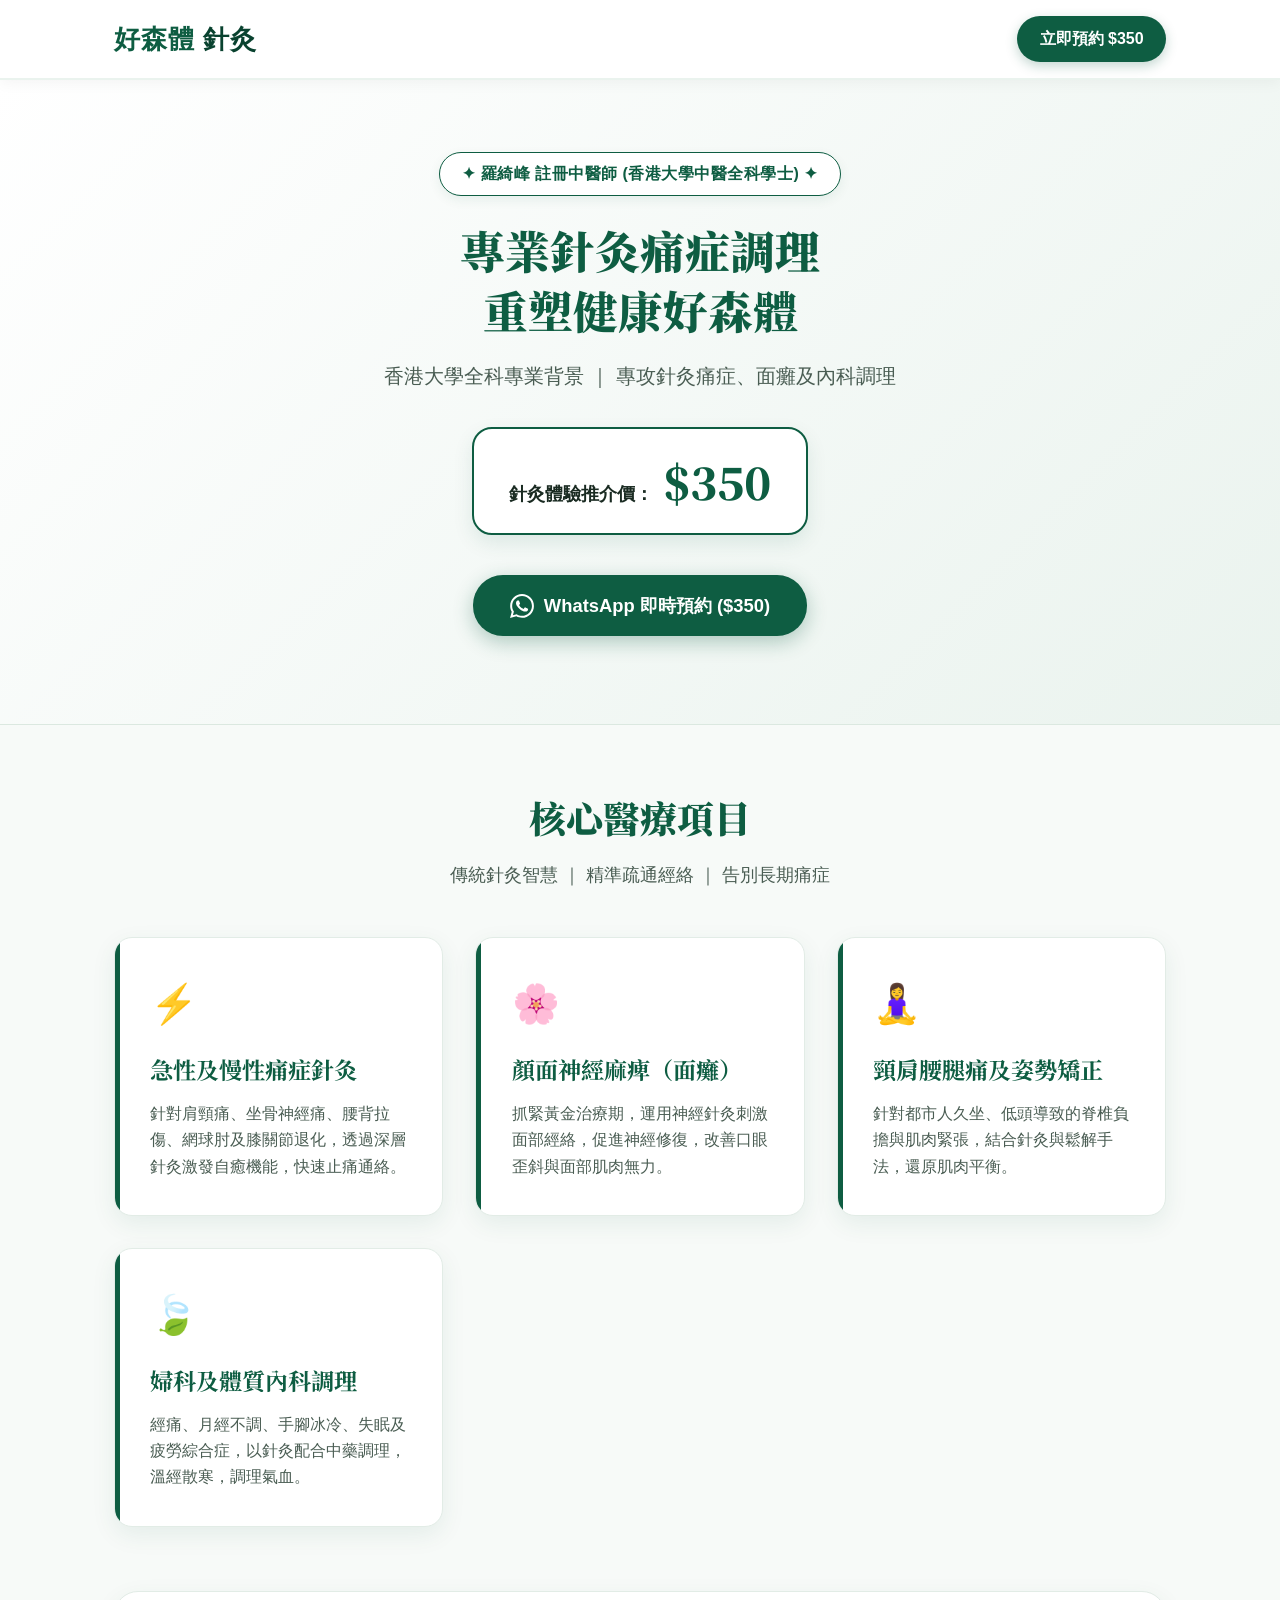
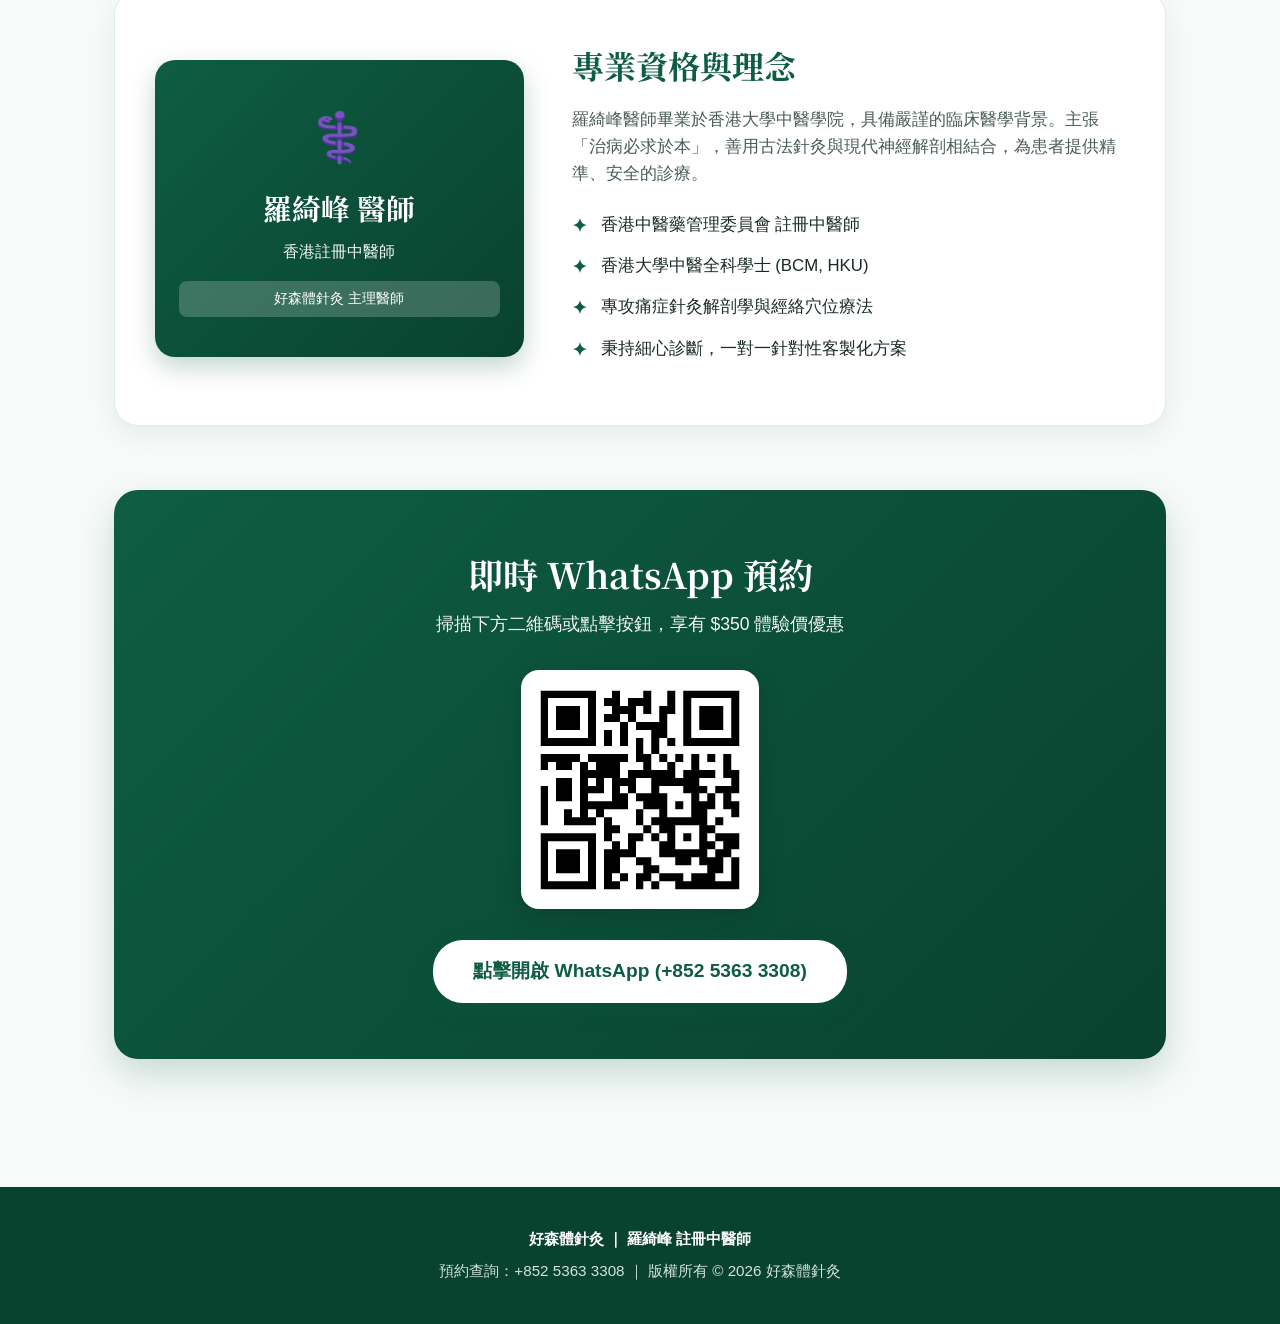
==== index.html @ 0acb23d6 "Update colors to 好森體 classic clinic green/white style" ====
<!DOCTYPE html>
<html lang="zh-HK">
<head>
    <meta charset="UTF-8">
    <meta name="viewport" content="width=device-width, initial-scale=1.0">
    <title>好森體針灸 | 羅綺峰 註冊中醫師</title>
    <meta name="description" content="好森體針灸 - 羅綺峰註冊中醫師（香港大學中醫全科學士）。專治痛症針灸、面癱調理、頸肩腰腿痛、婦科內科調理。首診/針灸體驗價 $350。立即 WhatsApp 預約！">
    <link rel="preconnect" href="https://fonts.googleapis.com">
    <link rel="preconnect" href="https://fonts.gstatic.com" crossorigin>
    <link href="https://fonts.googleapis.com/css2?family=Noto+Serif+TC:wght@500;700;900&family=PingFang+TC:wght@400;500;600;700&display=swap" rel="stylesheet">
    <style>
        :root {
            --primary: #0e5d42;        /* 好森體經典森林綠 */
            --primary-dark: #09422f;
            --primary-light: #eaf3ee;
            --accent: #25d366;         /* 鮮艷預約綠 */
            --gold: #d4af37;
            --bg-light: #f7faf8;
            --text-dark: #1a2b22;
            --text-muted: #4a5d53;
            --white: #ffffff;
            --card-shadow: 0 8px 25px rgba(14, 93, 66, 0.08);
        }

        * {
            box-sizing: border-box;
            margin: 0;
            padding: 0;
        }

        body {
            font-family: 'PingFang TC', -apple-system, BlinkMacSystemFont, "Segoe UI", Roboto, sans-serif;
            color: var(--text-dark);
            background-color: var(--bg-light);
            line-height: 1.6;
        }

        h1, h2, h3, .serif {
            font-family: 'Noto Serif TC', serif;
        }

        /* Header */
        header {
            background-color: var(--white);
            color: var(--text-dark);
            position: sticky;
            top: 0;
            z-index: 100;
            box-shadow: 0 2px 15px rgba(0,0,0,0.05);
            border-bottom: 2px solid var(--primary-light);
        }

        .nav-container {
            max-width: 1100px;
            margin: 0 auto;
            padding: 1rem 1.5rem;
            display: flex;
            justify-content: space-between;
            align-items: center;
        }

        .logo {
            font-size: 1.6rem;
            font-weight: 700;
            letter-spacing: 1px;
            color: var(--primary);
            text-decoration: none;
            display: flex;
            align-items: center;
            gap: 8px;
        }

        .logo span {
            color: var(--primary-dark);
            font-weight: 900;
        }

        .nav-btn {
            background-color: var(--primary);
            color: var(--white);
            font-weight: 700;
            padding: 0.65rem 1.4rem;
            border-radius: 25px;
            text-decoration: none;
            transition: all 0.3s ease;
            box-shadow: 0 4px 12px rgba(14, 93, 66, 0.25);
        }

        .nav-btn:hover {
            background-color: var(--primary-dark);
            transform: translateY(-2px);
        }

        /* Hero Section */
        .hero {
            background: linear-gradient(135deg, #ffffff 0%, #eaf3ee 100%);
            color: var(--text-dark);
            padding: 4.5rem 1.5rem 5.5rem;
            text-align: center;
            position: relative;
            border-bottom: 1px solid #dbe8e0;
        }

        .hero-container {
            max-width: 850px;
            margin: 0 auto;
            position: relative;
            z-index: 2;
        }

        .doctor-badge {
            display: inline-block;
            background: var(--white);
            border: 1.5px solid var(--primary);
            color: var(--primary);
            padding: 0.5rem 1.4rem;
            border-radius: 30px;
            font-size: 1rem;
            font-weight: 700;
            margin-bottom: 1.5rem;
            letter-spacing: 0.5px;
            box-shadow: 0 4px 12px rgba(14, 93, 66, 0.08);
        }

        .hero h1 {
            font-size: 2.8rem;
            line-height: 1.35;
            margin-bottom: 1.2rem;
            font-weight: 900;
            color: var(--primary);
        }

        .hero p {
            font-size: 1.25rem;
            color: var(--text-muted);
            margin-bottom: 2.2rem;
            font-weight: 500;
        }

        .price-tag {
            display: inline-flex;
            align-items: baseline;
            gap: 10px;
            background: var(--white);
            border: 2px solid var(--primary);
            padding: 1rem 2.2rem;
            border-radius: 20px;
            margin-bottom: 2.5rem;
            box-shadow: 0 8px 20px rgba(14, 93, 66, 0.1);
        }

        .price-label {
            font-size: 1.15rem;
            color: var(--text-dark);
            font-weight: 600;
        }

        .price-value {
            font-size: 2.8rem;
            font-weight: 900;
            color: var(--primary);
            font-family: 'Noto Serif TC', serif;
        }

        .cta-group {
            display: flex;
            justify-content: center;
            gap: 1rem;
            flex-wrap: wrap;
        }

        .btn-primary {
            background-color: var(--primary);
            color: white;
            font-size: 1.15rem;
            font-weight: 700;
            padding: 1rem 2.3rem;
            border-radius: 30px;
            text-decoration: none;
            display: inline-flex;
            align-items: center;
            gap: 10px;
            box-shadow: 0 6px 20px rgba(14, 93, 66, 0.3);
            transition: all 0.3s ease;
        }

        .btn-primary:hover {
            background-color: var(--primary-dark);
            transform: translateY(-3px);
            box-shadow: 0 10px 25px rgba(14, 93, 66, 0.4);
        }

        /* Container */
        .container {
            max-width: 1100px;
            margin: 0 auto;
            padding: 4rem 1.5rem;
        }

        .section-title {
            text-align: center;
            font-size: 2.3rem;
            color: var(--primary);
            margin-bottom: 0.8rem;
            font-weight: 900;
        }

        .section-subtitle {
            text-align: center;
            color: var(--text-muted);
            margin-bottom: 3rem;
            font-size: 1.1rem;
        }

        /* Features / Services Grid */
        .services-grid {
            display: grid;
            grid-template-columns: repeat(auto-fit, minmax(280px, 1fr));
            gap: 2rem;
        }

        .service-card {
            background: var(--white);
            border-radius: 18px;
            padding: 2.2rem;
            box-shadow: var(--card-shadow);
            border: 1px solid #e2ece6;
            transition: all 0.3s ease;
            position: relative;
            overflow: hidden;
        }

        .service-card::before {
            content: "";
            position: absolute;
            top: 0;
            left: 0;
            width: 5px;
            height: 100%;
            background-color: var(--primary);
        }

        .service-card:hover {
            transform: translateY(-5px);
            box-shadow: 0 15px 35px rgba(14, 93, 66, 0.15);
        }

        .service-icon {
            font-size: 2.4rem;
            margin-bottom: 1rem;
            color: var(--primary);
        }

        .service-card h3 {
            font-size: 1.45rem;
            color: var(--primary);
            margin-bottom: 0.8rem;
            font-weight: 700;
        }

        .service-card p {
            color: var(--text-muted);
            font-size: 1rem;
            line-height: 1.65;
        }

        /* Doctor Profile Card */
        .profile-section {
            background: var(--white);
            border-radius: 24px;
            padding: 3rem 2.5rem;
            box-shadow: var(--card-shadow);
            margin: 4rem 0;
            display: grid;
            grid-template-columns: 1fr 1.5fr;
            gap: 3rem;
            align-items: center;
            border: 1px solid #e2ece6;
        }

        @media (max-width: 768px) {
            .profile-section {
                grid-template-columns: 1fr;
                text-align: center;
            }
            .hero h1 { font-size: 2.1rem; }
        }

        .doctor-avatar-box {
            background: linear-gradient(135deg, var(--primary) 0%, var(--primary-dark) 100%);
            border-radius: 20px;
            padding: 2.5rem 1.5rem;
            color: white;
            text-align: center;
            box-shadow: 0 10px 25px rgba(14, 93, 66, 0.25);
        }

        .doctor-avatar-box h3 {
            font-size: 1.8rem;
            margin-bottom: 0.5rem;
            color: #ffffff;
            font-weight: 700;
        }

        .doctor-avatar-box p {
            font-size: 1rem;
            opacity: 0.95;
        }

        .qual-list {
            list-style: none;
            margin-top: 1.5rem;
        }

        .qual-list li {
            position: relative;
            padding-left: 1.8rem;
            margin-bottom: 0.9rem;
            font-size: 1.05rem;
            color: var(--text-dark);
        }

        .qual-list li::before {
            content: "✦";
            position: absolute;
            left: 0;
            color: var(--primary);
            font-size: 1.1rem;
            font-weight: bold;
        }

        /* Booking / QR Section */
        .booking-section {
            background: linear-gradient(135deg, var(--primary) 0%, var(--primary-dark) 100%);
            color: white;
            border-radius: 24px;
            padding: 3.5rem 2rem;
            text-align: center;
            margin: 4rem 0;
            box-shadow: 0 15px 35px rgba(14, 93, 66, 0.2);
        }

        .qr-box {
            background: white;
            display: inline-block;
            padding: 1.2rem;
            border-radius: 18px;
            margin: 2rem 0 1.5rem;
            box-shadow: 0 8px 25px rgba(0,0,0,0.15);
        }

        .qr-box img {
            width: 200px;
            height: 200px;
            display: block;
        }

        /* Footer */
        footer {
            background-color: var(--primary-dark);
            color: #d2e4db;
            text-align: center;
            padding: 2.5rem 1.5rem;
            font-size: 0.95rem;
        }

        footer strong {
            color: white;
        }
    </style>
</head>
<body>

    <header>
        <div class="nav-container">
            <a href="#" class="logo">好森體<span>針灸</span></a>
            <a href="https://wa.me/85253633308?text=%E4%BD%A0%E5%A5%BD%EF%BC%8C%E6%8F%90%E6%83%B3%E9%A0%90%E7%B4%84%E7%BE%85%E7%B0%B7%E5%B3%B0%E9%86%AB%E5%B8%AB%E9%87%9D%E7%80%B8%E6%9C%8D%E5%8B%99" class="nav-btn" target="_blank">立即預約 $350</a>
        </div>
    </header>

    <section class="hero">
        <div class="hero-container">
            <div class="doctor-badge">✦ 羅綺峰 註冊中醫師 (香港大學中醫全科學士) ✦</div>
            <h1>專業針灸痛症調理<br>重塑健康好森體</h1>
            <p>香港大學全科專業背景 ｜ 專攻針灸痛症、面癱及內科調理</p>
            
            <div class="price-tag">
                <span class="price-label">針灸體驗推介價：</span>
                <span class="price-value">$350</span>
            </div>

            <div class="cta-group">
                <a href="https://wa.me/85253633308?text=%E4%BD%A0%E5%A5%BD%EF%BC%8C%E6%8F%90%E6%83%B3%E9%A0%90%E7%B4%84%E7%BE%85%E7%B0%B7%E5%B3%B0%E9%86%AB%E5%B8%AB%E9%87%9D%E7%80%B8%E6%9C%8D%E5%8B%99" class="btn-primary" target="_blank">
                    <svg width="24" height="24" viewBox="0 0 24 24" fill="currentColor"><path d="M.057 24l1.687-6.163c-1.041-1.804-1.588-3.849-1.587-5.946.003-6.556 5.338-11.891 11.893-11.891 3.181.001 6.167 1.24 8.413 3.488 2.245 2.248 3.481 5.236 3.48 8.414-.003 6.557-5.338 11.892-11.893 11.892-1.99-.001-3.951-.5-5.688-1.448l-6.305 1.654zm6.597-3.807c1.676.995 3.276 1.591 5.392 1.592 5.448 0 9.886-4.434 9.889-9.885.002-5.462-4.415-9.89-9.881-9.892-5.452 0-9.887 4.434-9.889 9.884-.001 2.225.651 3.891 1.746 5.634l-.999 3.648 3.742-.981zm11.387-5.464c-.074-.124-.272-.198-.57-.347-.297-.149-1.758-.868-2.031-.967-.272-.099-.47-.149-.669.149-.198.297-.768.967-.941 1.165-.173.198-.347.223-.644.074-.297-.149-1.255-.462-2.39-1.475-.883-.788-1.48-1.761-1.653-2.059-.173-.297-.018-.458.13-.606.134-.133.297-.347.446-.521.151-.172.2-.296.3-.495.099-.198.05-.372-.025-.521-.075-.148-.669-1.611-.916-2.206-.242-.579-.487-.501-.669-.51l-.57-.01c-.198 0-.52.074-.792.372s-1.04 1.016-1.04 2.479 1.065 2.876 1.213 3.074c.149.198 2.095 3.2 5.076 4.487.709.306 1.263.489 1.694.626.712.226 1.36.194 1.872.118.572-.085 1.758-.719 2.006-1.413.248-.695.248-1.29.173-1.414z"/></svg>
                    WhatsApp 即時預約 ($350)
                </a>
            </div>
        </div>
    </section>

    <div class="container">
        <h2 class="section-title">核心醫療項目</h2>
        <p class="section-subtitle">傳統針灸智慧 ｜ 精準疏通經絡 ｜ 告別長期痛症</p>

        <div class="services-grid">
            <div class="service-card">
                <div class="service-icon">⚡</div>
                <h3>急性及慢性痛症針灸</h3>
                <p>針對肩頸痛、坐骨神經痛、腰背拉傷、網球肘及膝關節退化，透過深層針灸激發自癒機能，快速止痛通絡。</p>
            </div>

            <div class="service-card">
                <div class="service-icon">🌸</div>
                <h3>顏面神經麻痺（面癱）</h3>
                <p>抓緊黃金治療期，運用神經針灸刺激面部經絡，促進神經修復，改善口眼歪斜與面部肌肉無力。</p>
            </div>

            <div class="service-card">
                <div class="service-icon">🧘‍♀️</div>
                <h3>頸肩腰腿痛及姿勢矯正</h3>
                <p>針對都市人久坐、低頭導致的脊椎負擔與肌肉緊張，結合針灸與鬆解手法，還原肌肉平衡。</p>
            </div>

            <div class="service-card">
                <div class="service-icon">🍃</div>
                <h3>婦科及體質內科調理</h3>
                <p>經痛、月經不調、手腳冰冷、失眠及疲勞綜合症，以針灸配合中藥調理，溫經散寒，調理氣血。</p>
            </div>
        </div>

        <section class="profile-section">
            <div class="doctor-avatar-box">
                <div style="font-size: 3rem; margin-bottom: 0.5rem;">⚕️</div>
                <h3>羅綺峰 醫師</h3>
                <p>香港註冊中醫師</p>
                <div style="margin-top: 1rem; font-size: 0.9rem; background: rgba(255,255,255,0.2); padding: 0.4rem; border-radius: 8px;">好森體針灸 主理醫師</div>
            </div>

            <div>
                <h2 style="font-size: 2rem; color: var(--primary); margin-bottom: 1rem; font-weight: 700;">專業資格與理念</h2>
                <p style="color: var(--text-muted); font-size: 1.05rem; margin-bottom: 1.5rem;">
                    羅綺峰醫師畢業於香港大學中醫學院，具備嚴謹的臨床醫學背景。主張「治病必求於本」，善用古法針灸與現代神經解剖相結合，為患者提供精準、安全的診療。
                </p>
                <ul class="qual-list">
                    <li>香港中醫藥管理委員會 註冊中醫師</li>
                    <li>香港大學中醫全科學士 (BCM, HKU)</li>
                    <li>專攻痛症針灸解剖學與經絡穴位療法</li>
                    <li>秉持細心診斷，一對一針對性客製化方案</li>
                </ul>
            </div>
        </section>

        <section class="booking-section">
            <h2 style="font-size: 2.2rem; color: #ffffff; margin-bottom: 0.5rem; font-weight: 700;">即時 WhatsApp 預約</h2>
            <p style="font-size: 1.1rem; opacity: 0.95;">掃描下方二維碼或點擊按鈕，享有 $350 體驗價優惠</p>

            <div class="qr-box">
                <img src="whatsapp_qr.png" alt="好森體 WhatsApp 預約 QR Code">
            </div>

            <div>
                <a href="https://wa.me/85253633308?text=%E4%BD%A0%E5%A5%BD%EF%BC%8C%E6%8F%90%E6%83%B3%E9%A0%90%E7%B4%84%E7%BE%85%E7%B0%B7%E5%B3%B0%E9%86%AB%E5%B8%AB%E9%87%9D%E7%80%B8%E6%9C%8D%E5%8B%99" class="btn-primary" style="font-size: 1.2rem; padding: 1rem 2.5rem; background: #ffffff; color: var(--primary); font-weight: bold;" target="_blank">
                    點擊開啟 WhatsApp (+852 5363 3308)
                </a>
            </div>
        </section>
    </div>

    <footer>
        <p><strong>好森體針灸 ｜ 羅綺峰 註冊中醫師</strong></p>
        <p style="margin-top: 0.5rem;">預約查詢：+852 5363 3308 ｜ 版權所有 © 2026 好森體針灸</p>
    </footer>

</body>
</html>
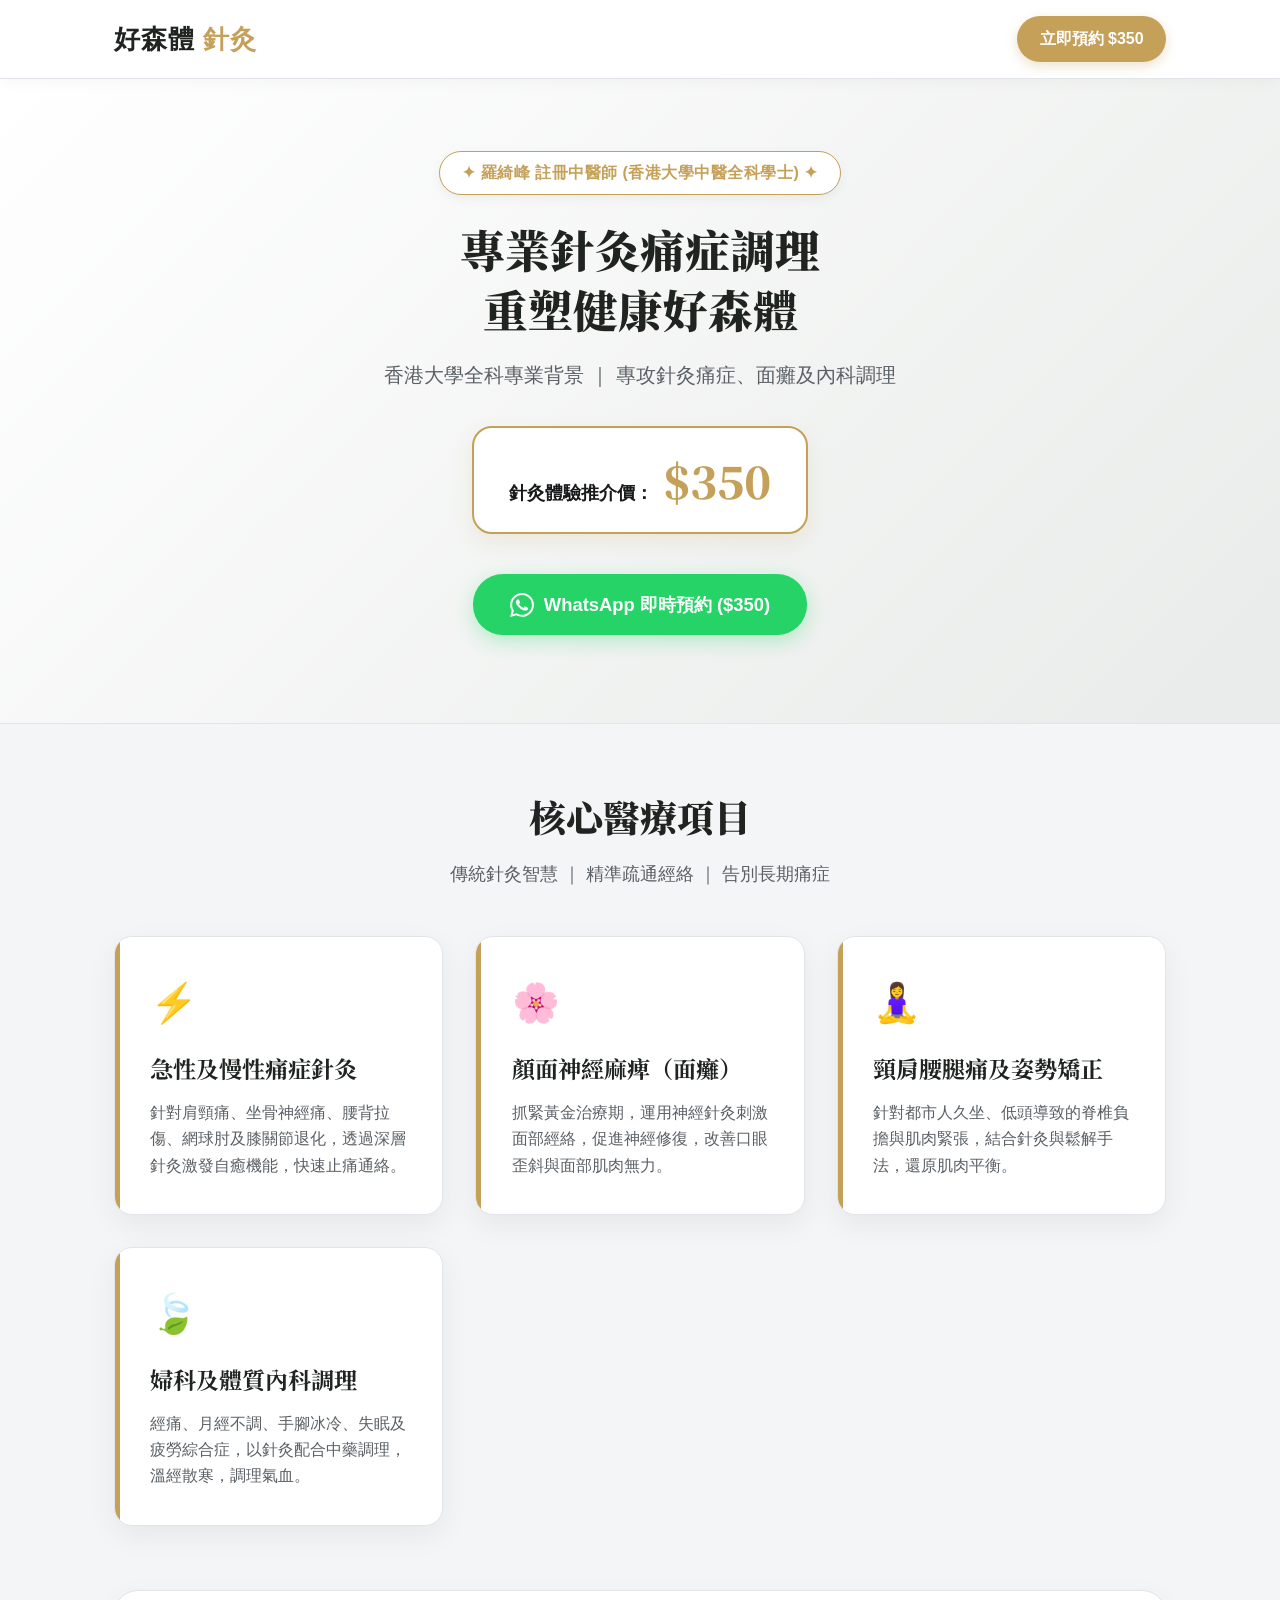
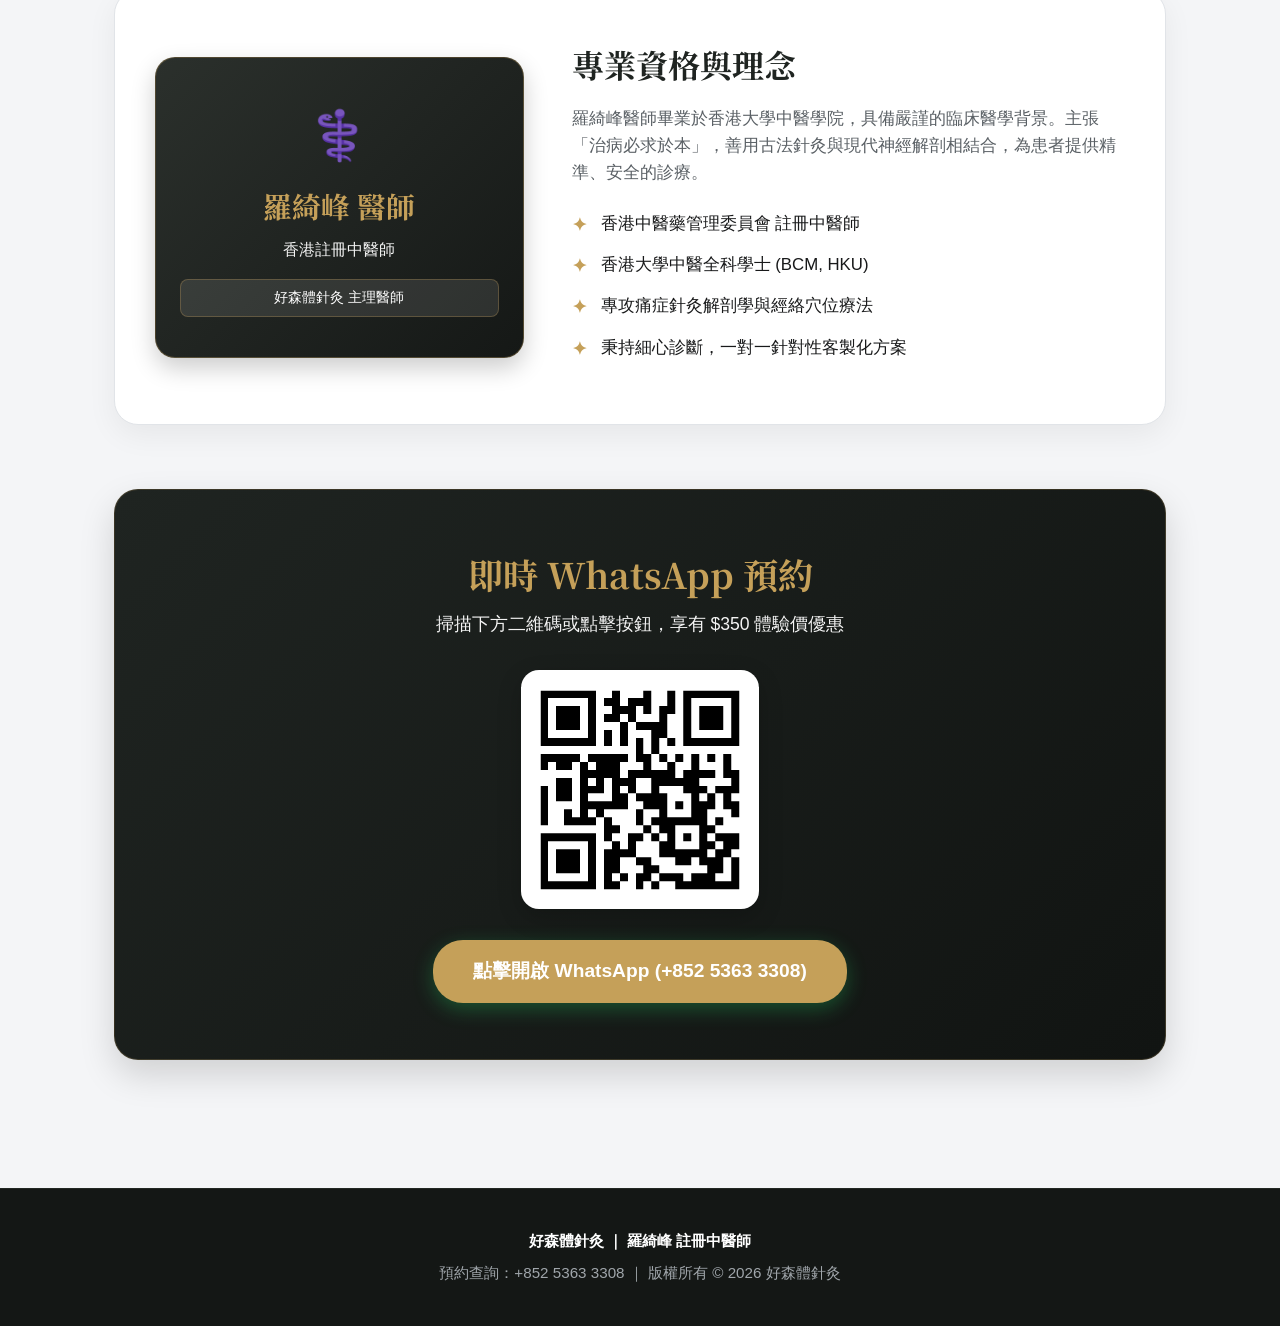
==== commit 76a5ebeb: "Update colors to Silver-Gray, Champagne Gold & Charcoal theme (zero green)" ====
--- a/index.html
+++ b/index.html
@@ -10,16 +10,15 @@
     <link href="https://fonts.googleapis.com/css2?family=Noto+Serif+TC:wght@500;700;900&family=PingFang+TC:wght@400;500;600;700&display=swap" rel="stylesheet">
     <style>
         :root {
-            --primary: #0e5d42;        /* 好森體經典森林綠 */
-            --primary-dark: #09422f;
-            --primary-light: #eaf3ee;
-            --accent: #25d366;         /* 鮮艷預約綠 */
-            --gold: #d4af37;
-            --bg-light: #f7faf8;
-            --text-dark: #1a2b22;
-            --text-muted: #4a5d53;
-            --white: #ffffff;
-            --card-shadow: 0 8px 25px rgba(14, 93, 66, 0.08);
+            --primary: #1f2421;         /* 高階炭黑 / 深灰 */
+            --primary-accent: #c5a059;  /* 典雅香檳金 */
+            --gold-hover: #b38e46;
+            --bg-light: #f4f5f7;        /* 簡約高級銀灰底色 */
+            --bg-card: #ffffff;
+            --text-dark: #18191a;
+            --text-muted: #5a6065;
+            --silver-border: #e1e4e8;
+            --card-shadow: 0 10px 30px rgba(0, 0, 0, 0.06);
         }
 
         * {
@@ -41,13 +40,13 @@
 
         /* Header */
         header {
-            background-color: var(--white);
+            background-color: #ffffff;
             color: var(--text-dark);
             position: sticky;
             top: 0;
             z-index: 100;
-            box-shadow: 0 2px 15px rgba(0,0,0,0.05);
-            border-bottom: 2px solid var(--primary-light);
+            box-shadow: 0 2px 15px rgba(0,0,0,0.04);
+            border-bottom: 1px solid var(--silver-border);
         }
 
         .nav-container {
@@ -71,34 +70,34 @@
         }
 
         .logo span {
-            color: var(--primary-dark);
+            color: var(--primary-accent);
             font-weight: 900;
         }
 
         .nav-btn {
-            background-color: var(--primary);
-            color: var(--white);
+            background-color: var(--primary-accent);
+            color: #ffffff;
             font-weight: 700;
             padding: 0.65rem 1.4rem;
             border-radius: 25px;
             text-decoration: none;
             transition: all 0.3s ease;
-            box-shadow: 0 4px 12px rgba(14, 93, 66, 0.25);
+            box-shadow: 0 4px 12px rgba(197, 160, 89, 0.3);
         }
 
         .nav-btn:hover {
-            background-color: var(--primary-dark);
+            background-color: var(--gold-hover);
             transform: translateY(-2px);
         }
 
         /* Hero Section */
         .hero {
-            background: linear-gradient(135deg, #ffffff 0%, #eaf3ee 100%);
+            background: linear-gradient(135deg, #ffffff 0%, #e8ebe9 100%);
             color: var(--text-dark);
             padding: 4.5rem 1.5rem 5.5rem;
             text-align: center;
             position: relative;
-            border-bottom: 1px solid #dbe8e0;
+            border-bottom: 1px solid var(--silver-border);
         }
 
         .hero-container {
@@ -110,16 +109,16 @@
 
         .doctor-badge {
             display: inline-block;
-            background: var(--white);
-            border: 1.5px solid var(--primary);
-            color: var(--primary);
+            background: #ffffff;
+            border: 1.5px solid var(--primary-accent);
+            color: var(--primary-accent);
             padding: 0.5rem 1.4rem;
             border-radius: 30px;
             font-size: 1rem;
             font-weight: 700;
             margin-bottom: 1.5rem;
             letter-spacing: 0.5px;
-            box-shadow: 0 4px 12px rgba(14, 93, 66, 0.08);
+            box-shadow: 0 4px 12px rgba(0, 0, 0, 0.05);
         }
 
         .hero h1 {
@@ -141,12 +140,12 @@
             display: inline-flex;
             align-items: baseline;
             gap: 10px;
-            background: var(--white);
-            border: 2px solid var(--primary);
+            background: #ffffff;
+            border: 2px solid var(--primary-accent);
             padding: 1rem 2.2rem;
             border-radius: 20px;
             margin-bottom: 2.5rem;
-            box-shadow: 0 8px 20px rgba(14, 93, 66, 0.1);
+            box-shadow: 0 8px 20px rgba(197, 160, 89, 0.15);
         }
 
         .price-label {
@@ -158,7 +157,7 @@
         .price-value {
             font-size: 2.8rem;
             font-weight: 900;
-            color: var(--primary);
+            color: var(--primary-accent);
             font-family: 'Noto Serif TC', serif;
         }
 
@@ -170,7 +169,7 @@
         }
 
         .btn-primary {
-            background-color: var(--primary);
+            background-color: #25d366; /* WhatsApp 官方預約綠按鈕 */
             color: white;
             font-size: 1.15rem;
             font-weight: 700;
@@ -180,14 +179,14 @@
             display: inline-flex;
             align-items: center;
             gap: 10px;
-            box-shadow: 0 6px 20px rgba(14, 93, 66, 0.3);
+            box-shadow: 0 6px 20px rgba(37, 211, 102, 0.3);
             transition: all 0.3s ease;
         }
 
         .btn-primary:hover {
-            background-color: var(--primary-dark);
+            background-color: #1eb956;
             transform: translateY(-3px);
-            box-shadow: 0 10px 25px rgba(14, 93, 66, 0.4);
+            box-shadow: 0 10px 25px rgba(37, 211, 102, 0.4);
         }
 
         /* Container */
@@ -212,7 +211,7 @@
             font-size: 1.1rem;
         }
 
-        /* Features / Services Grid */
+        /* Services Grid */
         .services-grid {
             display: grid;
             grid-template-columns: repeat(auto-fit, minmax(280px, 1fr));
@@ -220,11 +219,11 @@
         }
 
         .service-card {
-            background: var(--white);
+            background: var(--bg-card);
             border-radius: 18px;
             padding: 2.2rem;
             box-shadow: var(--card-shadow);
-            border: 1px solid #e2ece6;
+            border: 1px solid var(--silver-border);
             transition: all 0.3s ease;
             position: relative;
             overflow: hidden;
@@ -237,18 +236,18 @@
             left: 0;
             width: 5px;
             height: 100%;
-            background-color: var(--primary);
+            background-color: var(--primary-accent);
         }
 
         .service-card:hover {
             transform: translateY(-5px);
-            box-shadow: 0 15px 35px rgba(14, 93, 66, 0.15);
+            box-shadow: 0 15px 35px rgba(0, 0, 0, 0.1);
         }
 
         .service-icon {
             font-size: 2.4rem;
             margin-bottom: 1rem;
-            color: var(--primary);
+            color: var(--primary-accent);
         }
 
         .service-card h3 {
@@ -266,7 +265,7 @@
 
         /* Doctor Profile Card */
         .profile-section {
-            background: var(--white);
+            background: var(--bg-card);
             border-radius: 24px;
             padding: 3rem 2.5rem;
             box-shadow: var(--card-shadow);
@@ -275,7 +274,7 @@
             grid-template-columns: 1fr 1.5fr;
             gap: 3rem;
             align-items: center;
-            border: 1px solid #e2ece6;
+            border: 1px solid var(--silver-border);
         }
 
         @media (max-width: 768px) {
@@ -287,18 +286,19 @@
         }
 
         .doctor-avatar-box {
-            background: linear-gradient(135deg, var(--primary) 0%, var(--primary-dark) 100%);
+            background: linear-gradient(135deg, #2b302c 0%, #151816 100%);
             border-radius: 20px;
             padding: 2.5rem 1.5rem;
             color: white;
             text-align: center;
-            box-shadow: 0 10px 25px rgba(14, 93, 66, 0.25);
+            box-shadow: 0 10px 25px rgba(0,0,0,0.2);
+            border: 1px solid rgba(197, 160, 89, 0.3);
         }
 
         .doctor-avatar-box h3 {
             font-size: 1.8rem;
             margin-bottom: 0.5rem;
-            color: #ffffff;
+            color: var(--primary-accent);
             font-weight: 700;
         }
 
@@ -324,20 +324,21 @@
             content: "✦";
             position: absolute;
             left: 0;
-            color: var(--primary);
+            color: var(--primary-accent);
             font-size: 1.1rem;
             font-weight: bold;
         }
 
         /* Booking / QR Section */
         .booking-section {
-            background: linear-gradient(135deg, var(--primary) 0%, var(--primary-dark) 100%);
+            background: linear-gradient(135deg, #1f2421 0%, #111412 100%);
             color: white;
             border-radius: 24px;
             padding: 3.5rem 2rem;
             text-align: center;
             margin: 4rem 0;
-            box-shadow: 0 15px 35px rgba(14, 93, 66, 0.2);
+            box-shadow: 0 15px 35px rgba(0,0,0,0.15);
+            border: 1px solid rgba(197, 160, 89, 0.2);
         }
 
         .qr-box {
@@ -346,7 +347,7 @@
             padding: 1.2rem;
             border-radius: 18px;
             margin: 2rem 0 1.5rem;
-            box-shadow: 0 8px 25px rgba(0,0,0,0.15);
+            box-shadow: 0 8px 25px rgba(0,0,0,0.2);
         }
 
         .qr-box img {
@@ -357,11 +358,12 @@
 
         /* Footer */
         footer {
-            background-color: var(--primary-dark);
-            color: #d2e4db;
+            background-color: #141715;
+            color: #a0a6ab;
             text-align: center;
             padding: 2.5rem 1.5rem;
             font-size: 0.95rem;
+            border-top: 1px solid #222724;
         }
 
         footer strong {
@@ -430,10 +432,10 @@
 
         <section class="profile-section">
             <div class="doctor-avatar-box">
-                <div style="font-size: 3rem; margin-bottom: 0.5rem;">⚕️</div>
+                <div style="font-size: 3rem; margin-bottom: 0.5rem; color: var(--primary-accent);">⚕️</div>
                 <h3>羅綺峰 醫師</h3>
                 <p>香港註冊中醫師</p>
-                <div style="margin-top: 1rem; font-size: 0.9rem; background: rgba(255,255,255,0.2); padding: 0.4rem; border-radius: 8px;">好森體針灸 主理醫師</div>
+                <div style="margin-top: 1rem; font-size: 0.9rem; background: rgba(255,255,255,0.1); padding: 0.4rem; border-radius: 8px; border: 1px solid rgba(197, 160, 89, 0.3);">好森體針灸 主理醫師</div>
             </div>
 
             <div>
@@ -451,7 +453,7 @@
         </section>
 
         <section class="booking-section">
-            <h2 style="font-size: 2.2rem; color: #ffffff; margin-bottom: 0.5rem; font-weight: 700;">即時 WhatsApp 預約</h2>
+            <h2 style="font-size: 2.2rem; color: var(--primary-accent); margin-bottom: 0.5rem; font-weight: 700;">即時 WhatsApp 預約</h2>
             <p style="font-size: 1.1rem; opacity: 0.95;">掃描下方二維碼或點擊按鈕，享有 $350 體驗價優惠</p>
 
             <div class="qr-box">
@@ -459,7 +461,7 @@
             </div>
 
             <div>
-                <a href="https://wa.me/85253633308?text=%E4%BD%A0%E5%A5%BD%EF%BC%8C%E6%8F%90%E6%83%B3%E9%A0%90%E7%B4%84%E7%BE%85%E7%B0%B7%E5%B3%B0%E9%86%AB%E5%B8%AB%E9%87%9D%E7%80%B8%E6%9C%8D%E5%8B%99" class="btn-primary" style="font-size: 1.2rem; padding: 1rem 2.5rem; background: #ffffff; color: var(--primary); font-weight: bold;" target="_blank">
+                <a href="https://wa.me/85253633308?text=%E4%BD%A0%E5%A5%BD%EF%BC%8C%E6%8F%90%E6%83%B3%E9%A0%90%E7%B4%84%E7%BE%85%E7%B0%B7%E5%B3%B0%E9%86%AB%E5%B8%AB%E9%87%9D%E7%80%B8%E6%9C%8D%E5%8B%99" class="btn-primary" style="font-size: 1.2rem; padding: 1rem 2.5rem; background: var(--primary-accent); color: #ffffff; font-weight: bold;" target="_blank">
                     點擊開啟 WhatsApp (+852 5363 3308)
                 </a>
             </div>
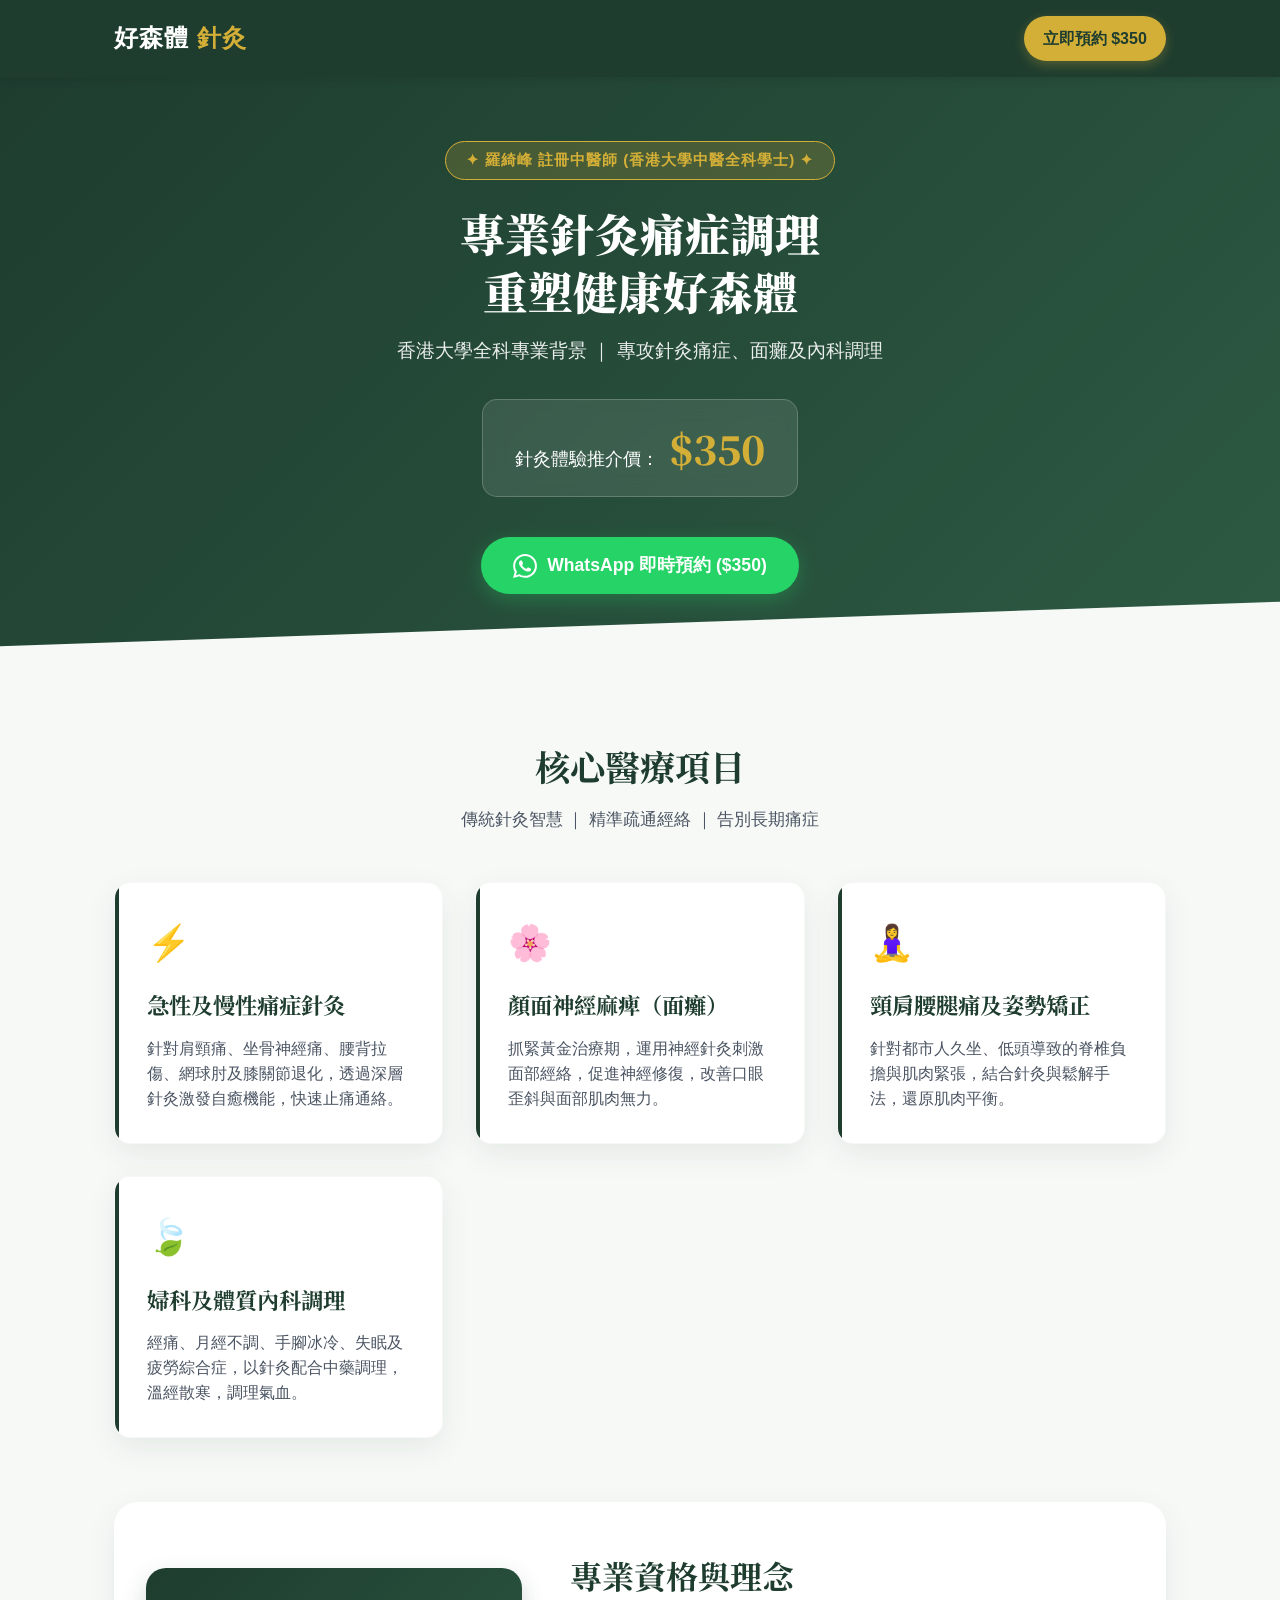
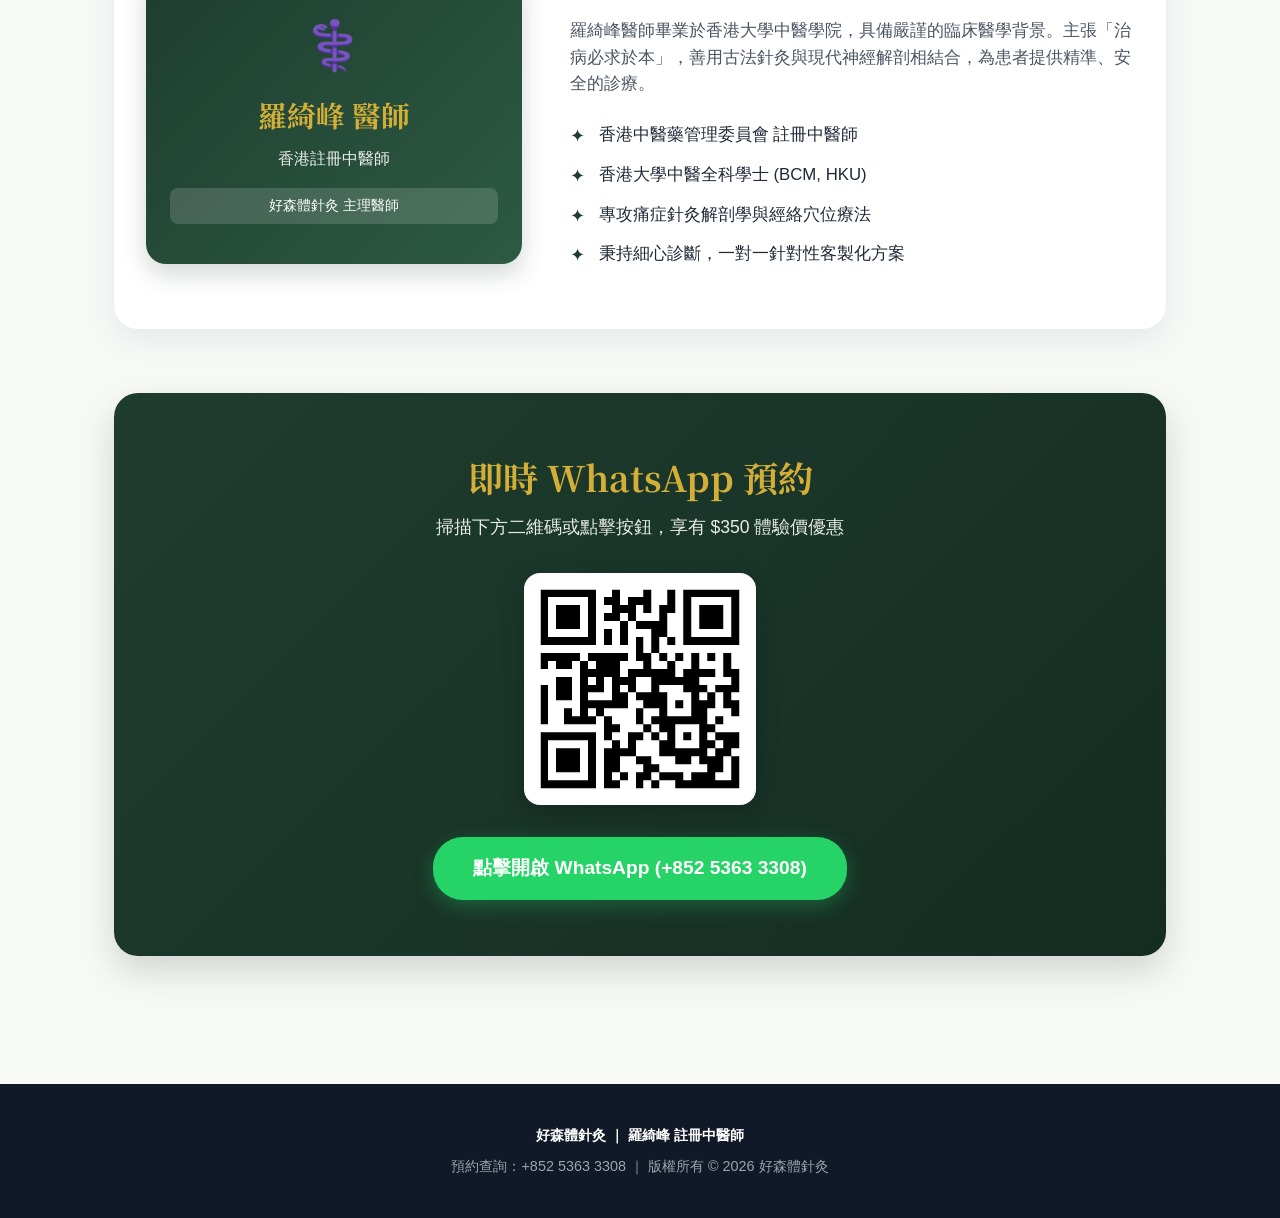
==== commit 675e6506: "Revert index.html to exact original initial version (5fab666)" ====
--- a/index.html
+++ b/index.html
@@ -10,15 +10,15 @@
     <link href="https://fonts.googleapis.com/css2?family=Noto+Serif+TC:wght@500;700;900&family=PingFang+TC:wght@400;500;600;700&display=swap" rel="stylesheet">
     <style>
         :root {
-            --primary: #1f2421;         /* 高階炭黑 / 深灰 */
-            --primary-accent: #c5a059;  /* 典雅香檳金 */
-            --gold-hover: #b38e46;
-            --bg-light: #f4f5f7;        /* 簡約高級銀灰底色 */
-            --bg-card: #ffffff;
-            --text-dark: #18191a;
-            --text-muted: #5a6065;
-            --silver-border: #e1e4e8;
-            --card-shadow: 0 10px 30px rgba(0, 0, 0, 0.06);
+            --primary: #1e3d2f;
+            --primary-light: #2d5a43;
+            --accent: #d4af37;
+            --accent-hover: #b89628;
+            --bg-light: #f7f9f7;
+            --text-dark: #1f2937;
+            --text-muted: #4b5563;
+            --white: #ffffff;
+            --card-shadow: 0 10px 30px rgba(30, 61, 47, 0.08);
         }
 
         * {
@@ -40,13 +40,12 @@
 
         /* Header */
         header {
-            background-color: #ffffff;
-            color: var(--text-dark);
+            background-color: var(--primary);
+            color: var(--white);
             position: sticky;
             top: 0;
             z-index: 100;
-            box-shadow: 0 2px 15px rgba(0,0,0,0.04);
-            border-bottom: 1px solid var(--silver-border);
+            box-shadow: 0 2px 10px rgba(0,0,0,0.1);
         }
 
         .nav-container {
@@ -59,10 +58,10 @@
         }
 
         .logo {
-            font-size: 1.6rem;
+            font-size: 1.5rem;
             font-weight: 700;
             letter-spacing: 1px;
-            color: var(--primary);
+            color: var(--white);
             text-decoration: none;
             display: flex;
             align-items: center;
@@ -70,38 +69,48 @@
         }
 
         .logo span {
-            color: var(--primary-accent);
-            font-weight: 900;
+            color: var(--accent);
         }
 
         .nav-btn {
-            background-color: var(--primary-accent);
-            color: #ffffff;
+            background-color: var(--accent);
+            color: var(--primary);
             font-weight: 700;
-            padding: 0.65rem 1.4rem;
+            padding: 0.6rem 1.2rem;
             border-radius: 25px;
             text-decoration: none;
             transition: all 0.3s ease;
-            box-shadow: 0 4px 12px rgba(197, 160, 89, 0.3);
+            box-shadow: 0 4px 12px rgba(212, 175, 55, 0.3);
         }
 
         .nav-btn:hover {
-            background-color: var(--gold-hover);
+            background-color: var(--white);
             transform: translateY(-2px);
         }
 
         /* Hero Section */
         .hero {
-            background: linear-gradient(135deg, #ffffff 0%, #e8ebe9 100%);
-            color: var(--text-dark);
-            padding: 4.5rem 1.5rem 5.5rem;
+            background: linear-gradient(135deg, var(--primary) 0%, var(--primary-light) 100%);
+            color: var(--white);
+            padding: 4rem 1.5rem 5rem;
             text-align: center;
             position: relative;
-            border-bottom: 1px solid var(--silver-border);
+            overflow: hidden;
+        }
+
+        .hero::after {
+            content: "";
+            position: absolute;
+            bottom: -50px;
+            left: 0;
+            right: 0;
+            height: 100px;
+            background: var(--bg-light);
+            transform: skewY(-2deg);
         }
 
         .hero-container {
-            max-width: 850px;
+            max-width: 800px;
             margin: 0 auto;
             position: relative;
             z-index: 2;
@@ -109,55 +118,51 @@
 
         .doctor-badge {
             display: inline-block;
-            background: #ffffff;
-            border: 1.5px solid var(--primary-accent);
-            color: var(--primary-accent);
-            padding: 0.5rem 1.4rem;
+            background: rgba(212, 175, 55, 0.2);
+            border: 1px solid var(--accent);
+            color: var(--accent);
+            padding: 0.4rem 1.2rem;
             border-radius: 30px;
-            font-size: 1rem;
-            font-weight: 700;
+            font-size: 0.95rem;
+            font-weight: 600;
             margin-bottom: 1.5rem;
-            letter-spacing: 0.5px;
-            box-shadow: 0 4px 12px rgba(0, 0, 0, 0.05);
+            letter-spacing: 1px;
         }
 
         .hero h1 {
             font-size: 2.8rem;
-            line-height: 1.35;
-            margin-bottom: 1.2rem;
+            line-height: 1.3;
+            margin-bottom: 1rem;
             font-weight: 900;
-            color: var(--primary);
         }
 
         .hero p {
-            font-size: 1.25rem;
-            color: var(--text-muted);
-            margin-bottom: 2.2rem;
-            font-weight: 500;
+            font-size: 1.2rem;
+            color: rgba(255, 255, 255, 0.9);
+            margin-bottom: 2rem;
         }
 
         .price-tag {
             display: inline-flex;
             align-items: baseline;
             gap: 10px;
-            background: #ffffff;
-            border: 2px solid var(--primary-accent);
-            padding: 1rem 2.2rem;
-            border-radius: 20px;
+            background: rgba(255,255,255,0.1);
+            backdrop-filter: blur(10px);
+            border: 1px solid rgba(255,255,255,0.2);
+            padding: 1rem 2rem;
+            border-radius: 15px;
             margin-bottom: 2.5rem;
-            box-shadow: 0 8px 20px rgba(197, 160, 89, 0.15);
         }
 
         .price-label {
-            font-size: 1.15rem;
-            color: var(--text-dark);
-            font-weight: 600;
+            font-size: 1.1rem;
+            color: var(--white);
         }
 
         .price-value {
-            font-size: 2.8rem;
+            font-size: 2.5rem;
             font-weight: 900;
-            color: var(--primary-accent);
+            color: var(--accent);
             font-family: 'Noto Serif TC', serif;
         }
 
@@ -169,11 +174,11 @@
         }
 
         .btn-primary {
-            background-color: #25d366; /* WhatsApp 官方預約綠按鈕 */
+            background-color: #25D366; /* WhatsApp Green */
             color: white;
-            font-size: 1.15rem;
+            font-size: 1.1rem;
             font-weight: 700;
-            padding: 1rem 2.3rem;
+            padding: 0.9rem 2rem;
             border-radius: 30px;
             text-decoration: none;
             display: inline-flex;
@@ -184,7 +189,6 @@
         }
 
         .btn-primary:hover {
-            background-color: #1eb956;
             transform: translateY(-3px);
             box-shadow: 0 10px 25px rgba(37, 211, 102, 0.4);
         }
@@ -198,20 +202,20 @@
 
         .section-title {
             text-align: center;
-            font-size: 2.3rem;
+            font-size: 2.2rem;
             color: var(--primary);
             margin-bottom: 0.8rem;
-            font-weight: 900;
+            font-weight: 700;
         }
 
         .section-subtitle {
             text-align: center;
             color: var(--text-muted);
             margin-bottom: 3rem;
-            font-size: 1.1rem;
-        }
-
-        /* Services Grid */
+            font-size: 1.05rem;
+        }
+
+        /* Features / Services Grid */
         .services-grid {
             display: grid;
             grid-template-columns: repeat(auto-fit, minmax(280px, 1fr));
@@ -219,11 +223,11 @@
         }
 
         .service-card {
-            background: var(--bg-card);
-            border-radius: 18px;
-            padding: 2.2rem;
+            background: var(--white);
+            border-radius: 16px;
+            padding: 2rem;
             box-shadow: var(--card-shadow);
-            border: 1px solid var(--silver-border);
+            border: 1px solid rgba(0,0,0,0.03);
             transition: all 0.3s ease;
             position: relative;
             overflow: hidden;
@@ -234,47 +238,45 @@
             position: absolute;
             top: 0;
             left: 0;
-            width: 5px;
+            width: 4px;
             height: 100%;
-            background-color: var(--primary-accent);
+            background-color: var(--primary);
         }
 
         .service-card:hover {
             transform: translateY(-5px);
-            box-shadow: 0 15px 35px rgba(0, 0, 0, 0.1);
+            box-shadow: 0 15px 35px rgba(30, 61, 47, 0.12);
         }
 
         .service-icon {
-            font-size: 2.4rem;
+            font-size: 2.2rem;
             margin-bottom: 1rem;
-            color: var(--primary-accent);
+            color: var(--primary);
         }
 
         .service-card h3 {
-            font-size: 1.45rem;
+            font-size: 1.4rem;
             color: var(--primary);
             margin-bottom: 0.8rem;
-            font-weight: 700;
         }
 
         .service-card p {
             color: var(--text-muted);
-            font-size: 1rem;
-            line-height: 1.65;
+            font-size: 0.98rem;
+            line-height: 1.6;
         }
 
         /* Doctor Profile Card */
         .profile-section {
-            background: var(--bg-card);
+            background: var(--white);
             border-radius: 24px;
-            padding: 3rem 2.5rem;
+            padding: 3rem 2rem;
             box-shadow: var(--card-shadow);
             margin: 4rem 0;
             display: grid;
             grid-template-columns: 1fr 1.5fr;
             gap: 3rem;
             align-items: center;
-            border: 1px solid var(--silver-border);
         }
 
         @media (max-width: 768px) {
@@ -282,29 +284,27 @@
                 grid-template-columns: 1fr;
                 text-align: center;
             }
-            .hero h1 { font-size: 2.1rem; }
+            .hero h1 { font-size: 2rem; }
         }
 
         .doctor-avatar-box {
-            background: linear-gradient(135deg, #2b302c 0%, #151816 100%);
+            background: linear-gradient(135deg, var(--primary) 0%, var(--primary-light) 100%);
             border-radius: 20px;
             padding: 2.5rem 1.5rem;
             color: white;
             text-align: center;
-            box-shadow: 0 10px 25px rgba(0,0,0,0.2);
-            border: 1px solid rgba(197, 160, 89, 0.3);
+            box-shadow: 0 10px 25px rgba(30, 61, 47, 0.2);
         }
 
         .doctor-avatar-box h3 {
             font-size: 1.8rem;
             margin-bottom: 0.5rem;
-            color: var(--primary-accent);
-            font-weight: 700;
+            color: var(--accent);
         }
 
         .doctor-avatar-box p {
             font-size: 1rem;
-            opacity: 0.95;
+            opacity: 0.9;
         }
 
         .qual-list {
@@ -315,7 +315,7 @@
         .qual-list li {
             position: relative;
             padding-left: 1.8rem;
-            margin-bottom: 0.9rem;
+            margin-bottom: 0.8rem;
             font-size: 1.05rem;
             color: var(--text-dark);
         }
@@ -324,28 +324,26 @@
             content: "✦";
             position: absolute;
             left: 0;
-            color: var(--primary-accent);
+            color: var(--primary);
             font-size: 1.1rem;
-            font-weight: bold;
         }
 
         /* Booking / QR Section */
         .booking-section {
-            background: linear-gradient(135deg, #1f2421 0%, #111412 100%);
+            background: linear-gradient(135deg, var(--primary) 0%, #152c22 100%);
             color: white;
             border-radius: 24px;
             padding: 3.5rem 2rem;
             text-align: center;
             margin: 4rem 0;
             box-shadow: 0 15px 35px rgba(0,0,0,0.15);
-            border: 1px solid rgba(197, 160, 89, 0.2);
         }
 
         .qr-box {
             background: white;
             display: inline-block;
-            padding: 1.2rem;
-            border-radius: 18px;
+            padding: 1rem;
+            border-radius: 16px;
             margin: 2rem 0 1.5rem;
             box-shadow: 0 8px 25px rgba(0,0,0,0.2);
         }
@@ -358,12 +356,11 @@
 
         /* Footer */
         footer {
-            background-color: #141715;
-            color: #a0a6ab;
+            background-color: #111827;
+            color: #9ca3af;
             text-align: center;
             padding: 2.5rem 1.5rem;
-            font-size: 0.95rem;
-            border-top: 1px solid #222724;
+            font-size: 0.9rem;
         }
 
         footer strong {
@@ -432,14 +429,14 @@
 
         <section class="profile-section">
             <div class="doctor-avatar-box">
-                <div style="font-size: 3rem; margin-bottom: 0.5rem; color: var(--primary-accent);">⚕️</div>
+                <div style="font-size: 3rem; margin-bottom: 0.5rem;">⚕️</div>
                 <h3>羅綺峰 醫師</h3>
                 <p>香港註冊中醫師</p>
-                <div style="margin-top: 1rem; font-size: 0.9rem; background: rgba(255,255,255,0.1); padding: 0.4rem; border-radius: 8px; border: 1px solid rgba(197, 160, 89, 0.3);">好森體針灸 主理醫師</div>
+                <div style="margin-top: 1rem; font-size: 0.9rem; background: rgba(255,255,255,0.15); padding: 0.4rem; border-radius: 8px;">好森體針灸 主理醫師</div>
             </div>
 
             <div>
-                <h2 style="font-size: 2rem; color: var(--primary); margin-bottom: 1rem; font-weight: 700;">專業資格與理念</h2>
+                <h2 style="font-size: 2rem; color: var(--primary); margin-bottom: 1rem;">專業資格與理念</h2>
                 <p style="color: var(--text-muted); font-size: 1.05rem; margin-bottom: 1.5rem;">
                     羅綺峰醫師畢業於香港大學中醫學院，具備嚴謹的臨床醫學背景。主張「治病必求於本」，善用古法針灸與現代神經解剖相結合，為患者提供精準、安全的診療。
                 </p>
@@ -453,15 +450,15 @@
         </section>
 
         <section class="booking-section">
-            <h2 style="font-size: 2.2rem; color: var(--primary-accent); margin-bottom: 0.5rem; font-weight: 700;">即時 WhatsApp 預約</h2>
-            <p style="font-size: 1.1rem; opacity: 0.95;">掃描下方二維碼或點擊按鈕，享有 $350 體驗價優惠</p>
+            <h2 style="font-size: 2.2rem; color: var(--accent); margin-bottom: 0.5rem;">即時 WhatsApp 預約</h2>
+            <p style="font-size: 1.1rem; opacity: 0.9;">掃描下方二維碼或點擊按鈕，享有 $350 體驗價優惠</p>
 
             <div class="qr-box">
                 <img src="whatsapp_qr.png" alt="好森體 WhatsApp 預約 QR Code">
             </div>
 
             <div>
-                <a href="https://wa.me/85253633308?text=%E4%BD%A0%E5%A5%BD%EF%BC%8C%E6%8F%90%E6%83%B3%E9%A0%90%E7%B4%84%E7%BE%85%E7%B0%B7%E5%B3%B0%E9%86%AB%E5%B8%AB%E9%87%9D%E7%80%B8%E6%9C%8D%E5%8B%99" class="btn-primary" style="font-size: 1.2rem; padding: 1rem 2.5rem; background: var(--primary-accent); color: #ffffff; font-weight: bold;" target="_blank">
+                <a href="https://wa.me/85253633308?text=%E4%BD%A0%E5%A5%BD%EF%BC%8C%E6%8F%90%E6%83%B3%E9%A0%90%E7%B4%84%E7%BE%85%E7%B0%B7%E5%B3%B0%E9%86%AB%E5%B8%AB%E9%87%9D%E7%80%B8%E6%9C%8D%E5%8B%99" class="btn-primary" style="font-size: 1.2rem; padding: 1rem 2.5rem;" target="_blank">
                     點擊開啟 WhatsApp (+852 5363 3308)
                 </a>
             </div>
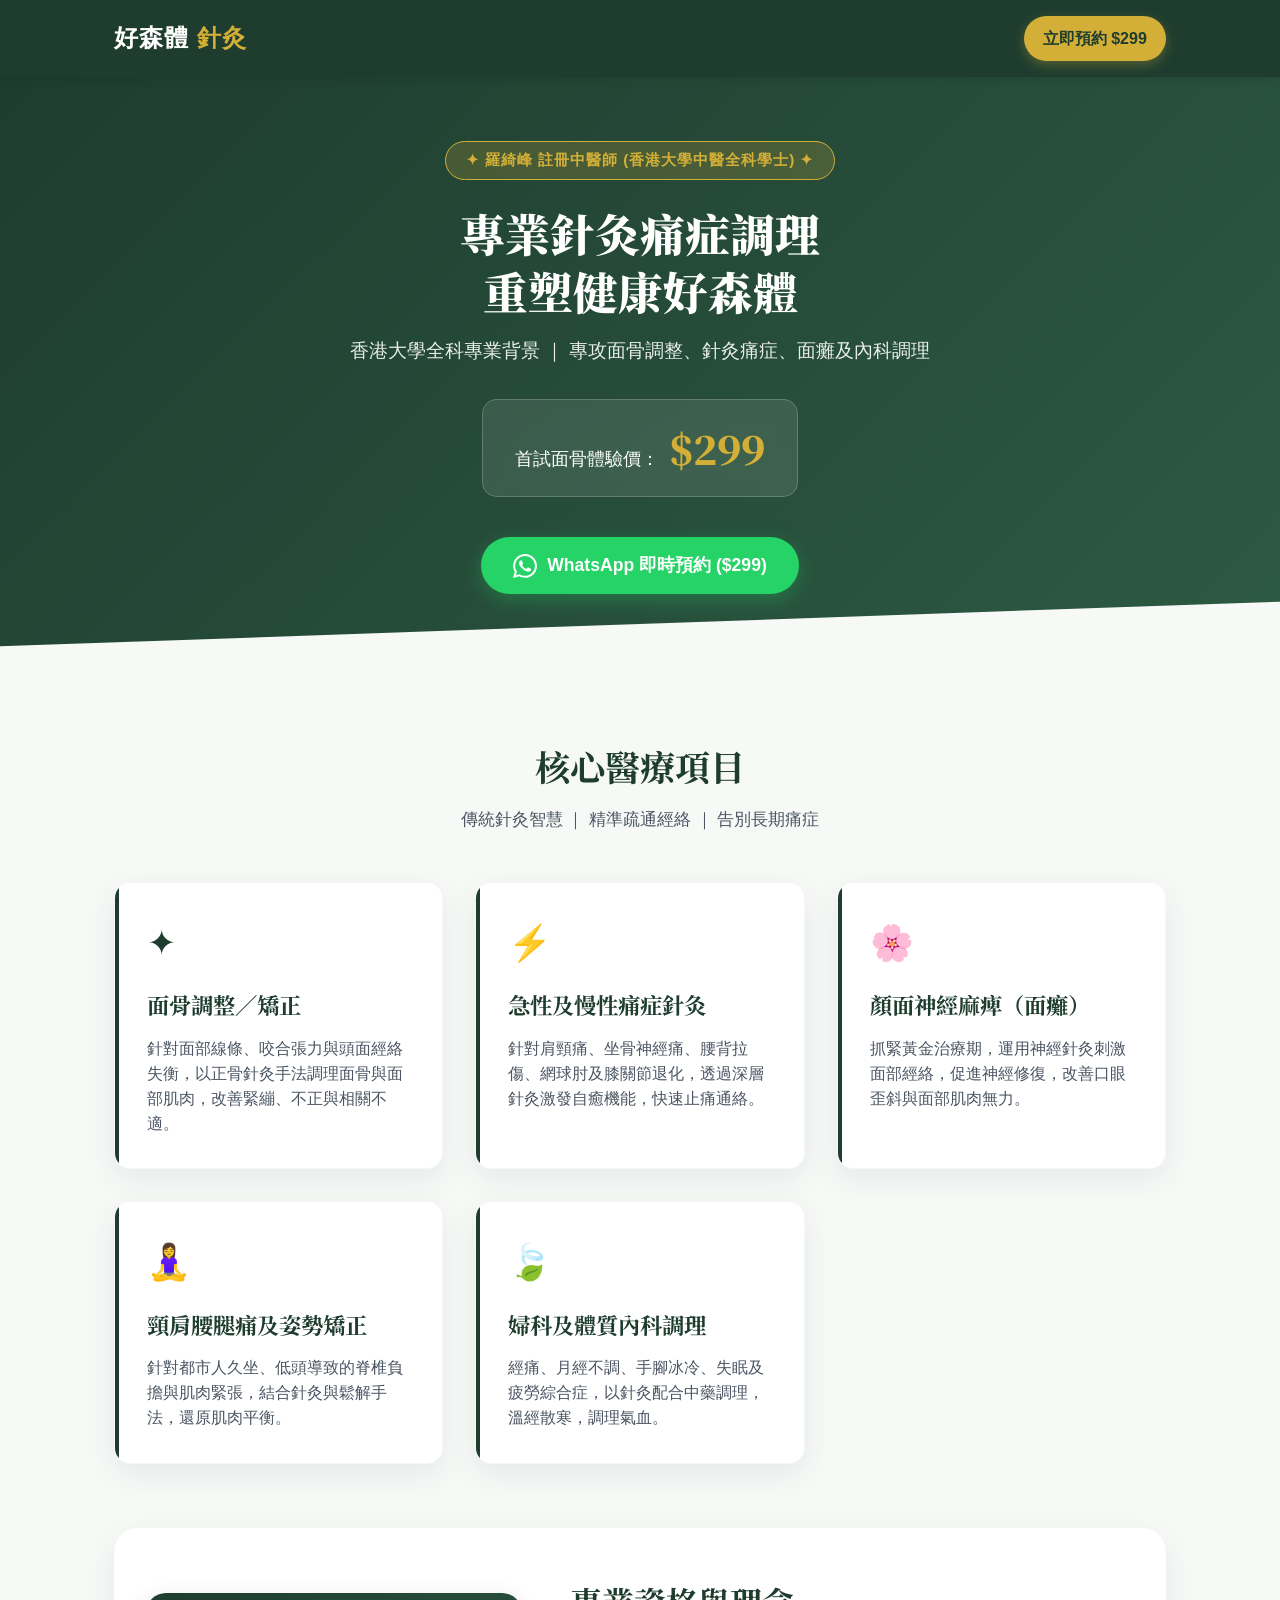
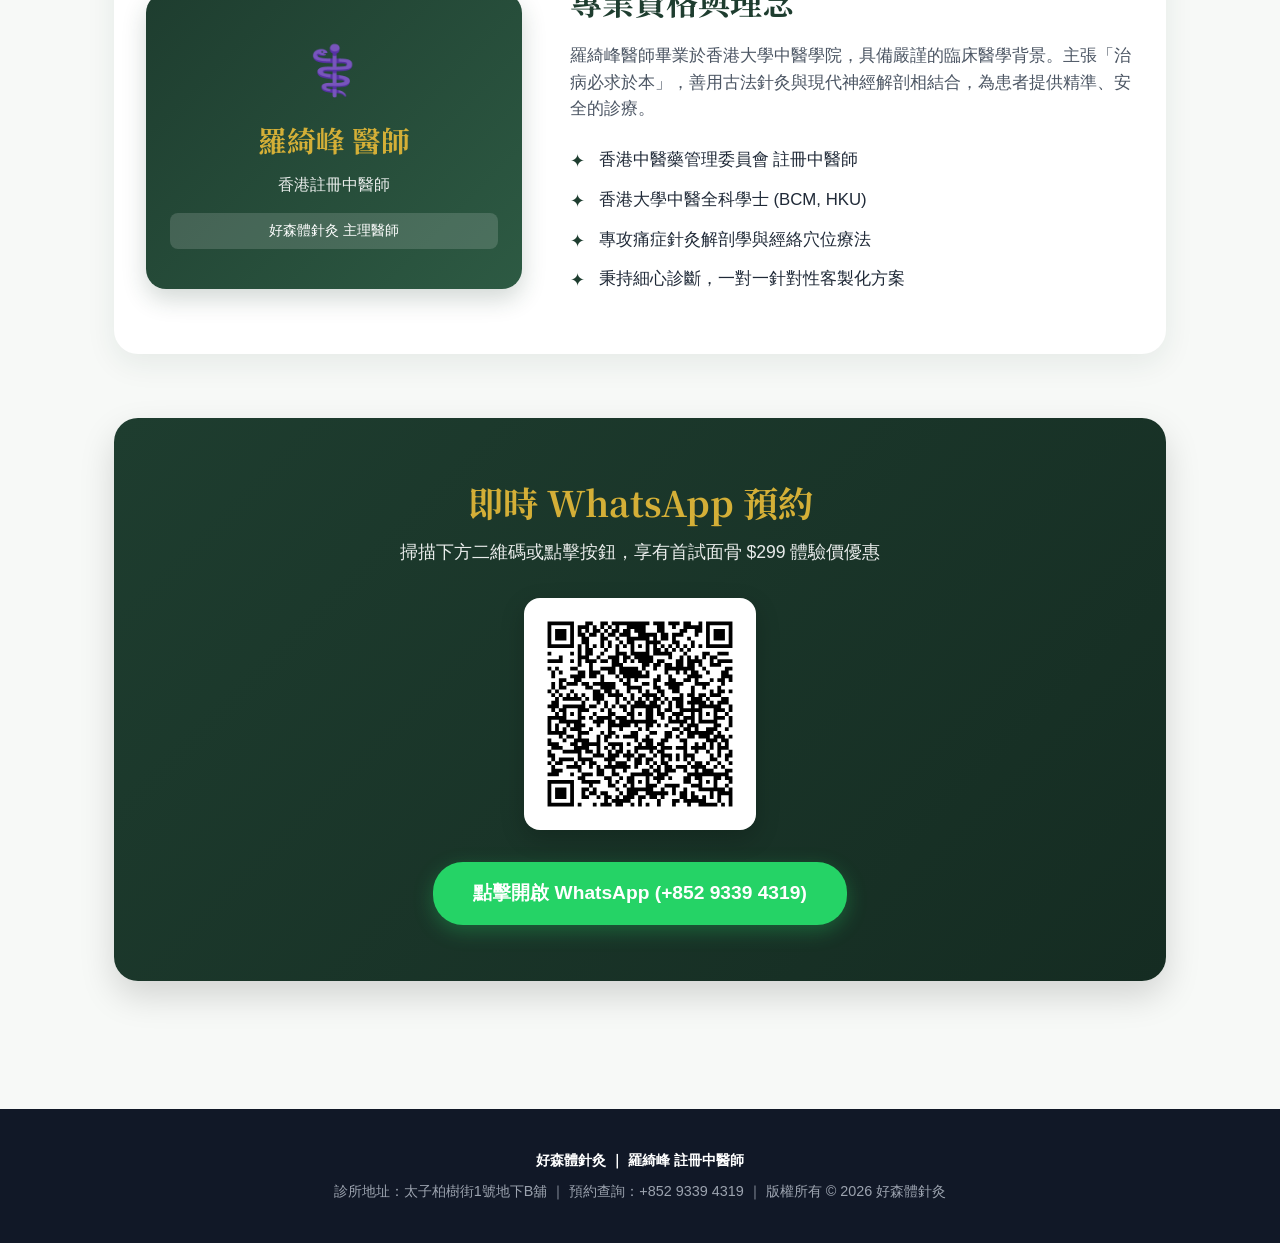
==== commit 0d8dc8e5: "Update landing copy to locked $299 trial, WhatsApp 9339 4319, and Prince Edward address" ====
--- a/index.html
+++ b/index.html
@@ -4,7 +4,7 @@
     <meta charset="UTF-8">
     <meta name="viewport" content="width=device-width, initial-scale=1.0">
     <title>好森體針灸 | 羅綺峰 註冊中醫師</title>
-    <meta name="description" content="好森體針灸 - 羅綺峰註冊中醫師（香港大學中醫全科學士）。專治痛症針灸、面癱調理、頸肩腰腿痛、婦科內科調理。首診/針灸體驗價 $350。立即 WhatsApp 預約！">
+    <meta name="description" content="好森體針灸 - 羅綺峰註冊中醫師（香港大學中醫全科學士）。專治面骨調整、痛症針灸、面癱調理、頸肩腰腿痛、婦科內科調理。首試面骨 $299。立即 WhatsApp 預約！">
     <link rel="preconnect" href="https://fonts.googleapis.com">
     <link rel="preconnect" href="https://fonts.gstatic.com" crossorigin>
     <link href="https://fonts.googleapis.com/css2?family=Noto+Serif+TC:wght@500;700;900&family=PingFang+TC:wght@400;500;600;700&display=swap" rel="stylesheet">
@@ -373,7 +373,7 @@
     <header>
         <div class="nav-container">
             <a href="#" class="logo">好森體<span>針灸</span></a>
-            <a href="https://wa.me/85253633308?text=%E4%BD%A0%E5%A5%BD%EF%BC%8C%E6%8F%90%E6%83%B3%E9%A0%90%E7%B4%84%E7%BE%85%E7%B0%B7%E5%B3%B0%E9%86%AB%E5%B8%AB%E9%87%9D%E7%80%B8%E6%9C%8D%E5%8B%99" class="nav-btn" target="_blank">立即預約 $350</a>
+            <a href="https://wa.me/85293394319?text=%E4%BD%A0%E5%A5%BD%EF%BC%8C%E6%83%B3%E9%A0%90%E7%B4%84%E7%BE%85%E7%B6%BA%E5%B3%B0%E9%86%AB%E5%B8%AB%E9%87%9D%E7%81%B8%E6%9C%8D%E5%8B%99" class="nav-btn" target="_blank">立即預約 $299</a>
         </div>
     </header>
 
@@ -381,17 +381,17 @@
         <div class="hero-container">
             <div class="doctor-badge">✦ 羅綺峰 註冊中醫師 (香港大學中醫全科學士) ✦</div>
             <h1>專業針灸痛症調理<br>重塑健康好森體</h1>
-            <p>香港大學全科專業背景 ｜ 專攻針灸痛症、面癱及內科調理</p>
+            <p>香港大學全科專業背景 ｜ 專攻面骨調整、針灸痛症、面癱及內科調理</p>
             
             <div class="price-tag">
-                <span class="price-label">針灸體驗推介價：</span>
-                <span class="price-value">$350</span>
+                <span class="price-label">首試面骨體驗價：</span>
+                <span class="price-value">$299</span>
             </div>
 
             <div class="cta-group">
-                <a href="https://wa.me/85253633308?text=%E4%BD%A0%E5%A5%BD%EF%BC%8C%E6%8F%90%E6%83%B3%E9%A0%90%E7%B4%84%E7%BE%85%E7%B0%B7%E5%B3%B0%E9%86%AB%E5%B8%AB%E9%87%9D%E7%80%B8%E6%9C%8D%E5%8B%99" class="btn-primary" target="_blank">
+                <a href="https://wa.me/85293394319?text=%E4%BD%A0%E5%A5%BD%EF%BC%8C%E6%83%B3%E9%A0%90%E7%B4%84%E7%BE%85%E7%B6%BA%E5%B3%B0%E9%86%AB%E5%B8%AB%E9%87%9D%E7%81%B8%E6%9C%8D%E5%8B%99" class="btn-primary" target="_blank">
                     <svg width="24" height="24" viewBox="0 0 24 24" fill="currentColor"><path d="M.057 24l1.687-6.163c-1.041-1.804-1.588-3.849-1.587-5.946.003-6.556 5.338-11.891 11.893-11.891 3.181.001 6.167 1.24 8.413 3.488 2.245 2.248 3.481 5.236 3.48 8.414-.003 6.557-5.338 11.892-11.893 11.892-1.99-.001-3.951-.5-5.688-1.448l-6.305 1.654zm6.597-3.807c1.676.995 3.276 1.591 5.392 1.592 5.448 0 9.886-4.434 9.889-9.885.002-5.462-4.415-9.89-9.881-9.892-5.452 0-9.887 4.434-9.889 9.884-.001 2.225.651 3.891 1.746 5.634l-.999 3.648 3.742-.981zm11.387-5.464c-.074-.124-.272-.198-.57-.347-.297-.149-1.758-.868-2.031-.967-.272-.099-.47-.149-.669.149-.198.297-.768.967-.941 1.165-.173.198-.347.223-.644.074-.297-.149-1.255-.462-2.39-1.475-.883-.788-1.48-1.761-1.653-2.059-.173-.297-.018-.458.13-.606.134-.133.297-.347.446-.521.151-.172.2-.296.3-.495.099-.198.05-.372-.025-.521-.075-.148-.669-1.611-.916-2.206-.242-.579-.487-.501-.669-.51l-.57-.01c-.198 0-.52.074-.792.372s-1.04 1.016-1.04 2.479 1.065 2.876 1.213 3.074c.149.198 2.095 3.2 5.076 4.487.709.306 1.263.489 1.694.626.712.226 1.36.194 1.872.118.572-.085 1.758-.719 2.006-1.413.248-.695.248-1.29.173-1.414z"/></svg>
-                    WhatsApp 即時預約 ($350)
+                    WhatsApp 即時預約 ($299)
                 </a>
             </div>
         </div>
@@ -402,6 +402,12 @@
         <p class="section-subtitle">傳統針灸智慧 ｜ 精準疏通經絡 ｜ 告別長期痛症</p>
 
         <div class="services-grid">
+            <div class="service-card">
+                <div class="service-icon">✦</div>
+                <h3>面骨調整／矯正</h3>
+                <p>針對面部線條、咬合張力與頭面經絡失衡，以正骨針灸手法調理面骨與面部肌肉，改善緊繃、不正與相關不適。</p>
+            </div>
+
             <div class="service-card">
                 <div class="service-icon">⚡</div>
                 <h3>急性及慢性痛症針灸</h3>
@@ -451,15 +457,15 @@
 
         <section class="booking-section">
             <h2 style="font-size: 2.2rem; color: var(--accent); margin-bottom: 0.5rem;">即時 WhatsApp 預約</h2>
-            <p style="font-size: 1.1rem; opacity: 0.9;">掃描下方二維碼或點擊按鈕，享有 $350 體驗價優惠</p>
+            <p style="font-size: 1.1rem; opacity: 0.9;">掃描下方二維碼或點擊按鈕，享有首試面骨 $299 體驗價優惠</p>
 
             <div class="qr-box">
-                <img src="whatsapp_qr.png" alt="好森體 WhatsApp 預約 QR Code">
+                <img src="whatsapp_qr.svg" alt="好森體 WhatsApp 預約 QR Code">
             </div>
 
             <div>
-                <a href="https://wa.me/85253633308?text=%E4%BD%A0%E5%A5%BD%EF%BC%8C%E6%8F%90%E6%83%B3%E9%A0%90%E7%B4%84%E7%BE%85%E7%B0%B7%E5%B3%B0%E9%86%AB%E5%B8%AB%E9%87%9D%E7%80%B8%E6%9C%8D%E5%8B%99" class="btn-primary" style="font-size: 1.2rem; padding: 1rem 2.5rem;" target="_blank">
-                    點擊開啟 WhatsApp (+852 5363 3308)
+                <a href="https://wa.me/85293394319?text=%E4%BD%A0%E5%A5%BD%EF%BC%8C%E6%83%B3%E9%A0%90%E7%B4%84%E7%BE%85%E7%B6%BA%E5%B3%B0%E9%86%AB%E5%B8%AB%E9%87%9D%E7%81%B8%E6%9C%8D%E5%8B%99" class="btn-primary" style="font-size: 1.2rem; padding: 1rem 2.5rem;" target="_blank">
+                    點擊開啟 WhatsApp (+852 9339 4319)
                 </a>
             </div>
         </section>
@@ -467,7 +473,7 @@
 
     <footer>
         <p><strong>好森體針灸 ｜ 羅綺峰 註冊中醫師</strong></p>
-        <p style="margin-top: 0.5rem;">預約查詢：+852 5363 3308 ｜ 版權所有 © 2026 好森體針灸</p>
+        <p style="margin-top: 0.5rem;">診所地址：太子柏樹街1號地下B舖 ｜ 預約查詢：+852 9339 4319 ｜ 版權所有 © 2026 好森體針灸</p>
     </footer>
 
 </body>
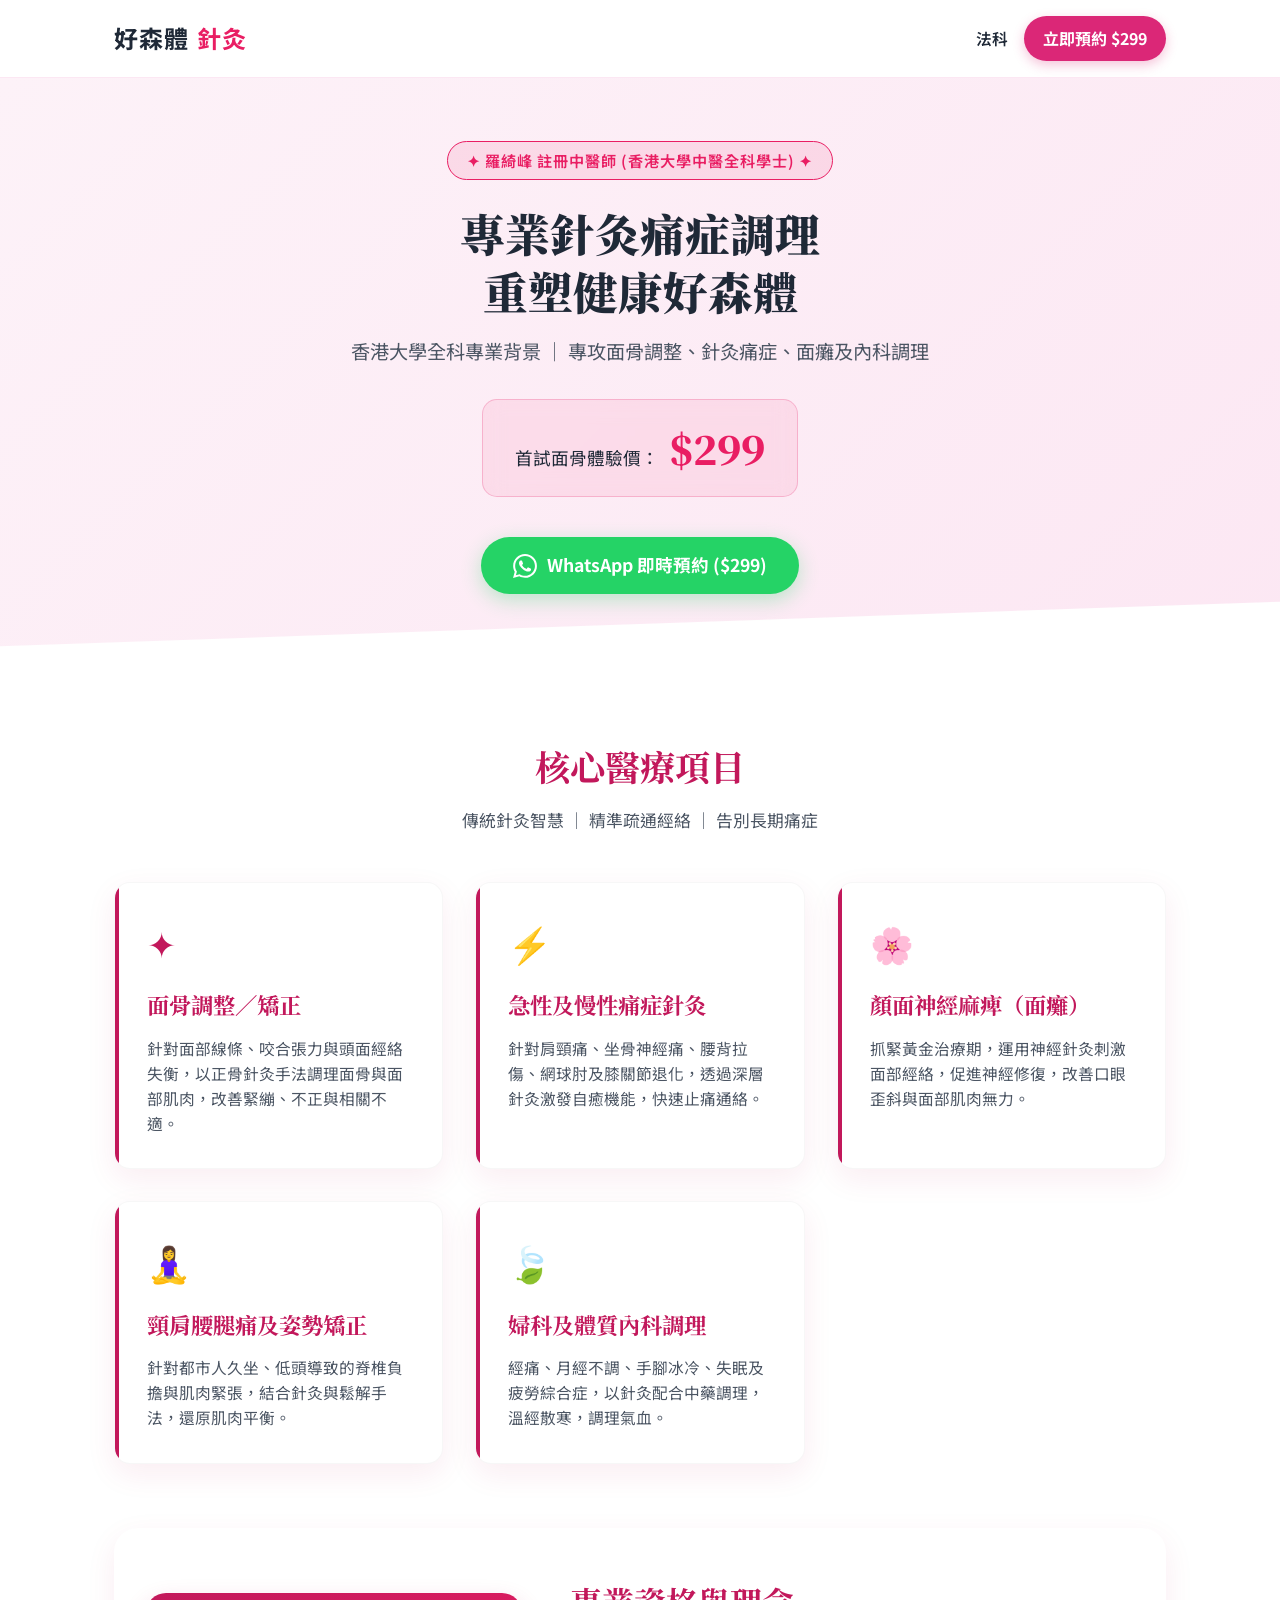
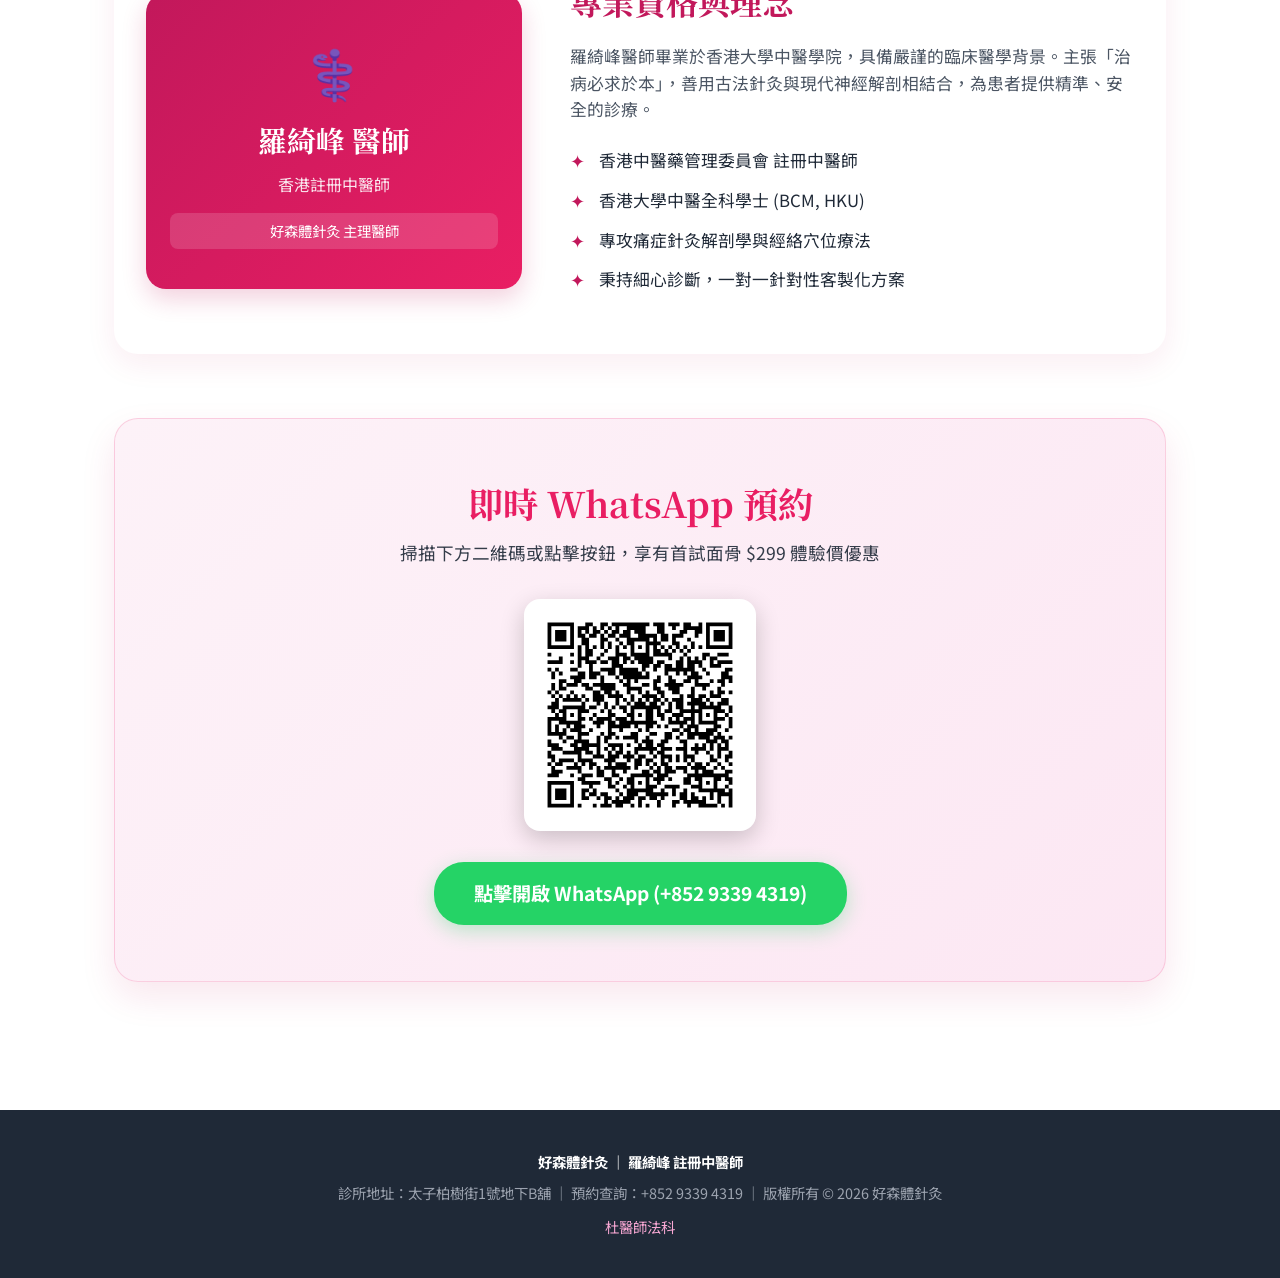
==== commit 341f4760: "Apply Facebook/IG pink palette and add Du physician ritual practice page" ====
--- a/index.html
+++ b/index.html
@@ -7,18 +7,22 @@
     <meta name="description" content="好森體針灸 - 羅綺峰註冊中醫師（香港大學中醫全科學士）。專治面骨調整、痛症針灸、面癱調理、頸肩腰腿痛、婦科內科調理。首試面骨 $299。立即 WhatsApp 預約！">
     <link rel="preconnect" href="https://fonts.googleapis.com">
     <link rel="preconnect" href="https://fonts.gstatic.com" crossorigin>
-    <link href="https://fonts.googleapis.com/css2?family=Noto+Serif+TC:wght@500;700;900&family=PingFang+TC:wght@400;500;600;700&display=swap" rel="stylesheet">
+    <link href="https://fonts.googleapis.com/css2?family=Noto+Serif+TC:wght@500;700;900&family=Noto+Sans+TC:wght@400;500;600;700&display=swap" rel="stylesheet">
     <style>
         :root {
-            --primary: #1e3d2f;
-            --primary-light: #2d5a43;
-            --accent: #d4af37;
-            --accent-hover: #b89628;
-            --bg-light: #f7f9f7;
-            --text-dark: #1f2937;
-            --text-muted: #4b5563;
+            --primary: #C2185B;
+            --primary-light: #E91E63;
+            --accent: #E91E63;
+            --accent-hover: #C2185B;
+            --button: #DB2777;
+            --link: #BE185D;
+            --bg-light: #FFFFFF;
+            --hero-tint-start: #FDF2F8;
+            --hero-tint-end: #FCE7F3;
+            --text-dark: #1F2937;
+            --text-muted: #4B5563;
             --white: #ffffff;
-            --card-shadow: 0 10px 30px rgba(30, 61, 47, 0.08);
+            --card-shadow: 0 10px 30px rgba(194, 24, 91, 0.08);
         }
 
         * {
@@ -28,7 +32,7 @@
         }
 
         body {
-            font-family: 'PingFang TC', -apple-system, BlinkMacSystemFont, "Segoe UI", Roboto, sans-serif;
+            font-family: 'Noto Sans TC', 'PingFang TC', -apple-system, BlinkMacSystemFont, "Segoe UI", Roboto, sans-serif;
             color: var(--text-dark);
             background-color: var(--bg-light);
             line-height: 1.6;
@@ -40,12 +44,12 @@
 
         /* Header */
         header {
-            background-color: var(--primary);
-            color: var(--white);
+            background-color: var(--white);
+            color: var(--text-dark);
             position: sticky;
             top: 0;
             z-index: 100;
-            box-shadow: 0 2px 10px rgba(0,0,0,0.1);
+            box-shadow: 0 1px 0 #FCE7F3;
         }
 
         .nav-container {
@@ -61,7 +65,7 @@
             font-size: 1.5rem;
             font-weight: 700;
             letter-spacing: 1px;
-            color: var(--white);
+            color: var(--text-dark);
             text-decoration: none;
             display: flex;
             align-items: center;
@@ -73,25 +77,26 @@
         }
 
         .nav-btn {
-            background-color: var(--accent);
-            color: var(--primary);
+            background-color: var(--button);
+            color: var(--white);
             font-weight: 700;
             padding: 0.6rem 1.2rem;
             border-radius: 25px;
             text-decoration: none;
             transition: all 0.3s ease;
-            box-shadow: 0 4px 12px rgba(212, 175, 55, 0.3);
+            box-shadow: 0 4px 12px rgba(219, 39, 119, 0.28);
         }
 
         .nav-btn:hover {
-            background-color: var(--white);
+            background-color: var(--accent-hover);
+            color: var(--white);
             transform: translateY(-2px);
         }
 
         /* Hero Section */
         .hero {
-            background: linear-gradient(135deg, var(--primary) 0%, var(--primary-light) 100%);
-            color: var(--white);
+            background: linear-gradient(135deg, var(--hero-tint-start) 0%, var(--hero-tint-end) 100%);
+            color: var(--text-dark);
             padding: 4rem 1.5rem 5rem;
             text-align: center;
             position: relative;
@@ -118,7 +123,7 @@
 
         .doctor-badge {
             display: inline-block;
-            background: rgba(212, 175, 55, 0.2);
+            background: rgba(233, 30, 99, 0.10);
             border: 1px solid var(--accent);
             color: var(--accent);
             padding: 0.4rem 1.2rem;
@@ -138,7 +143,7 @@
 
         .hero p {
             font-size: 1.2rem;
-            color: rgba(255, 255, 255, 0.9);
+            color: var(--text-muted);
             margin-bottom: 2rem;
         }
 
@@ -146,9 +151,9 @@
             display: inline-flex;
             align-items: baseline;
             gap: 10px;
-            background: rgba(255,255,255,0.1);
+            background: rgba(233, 30, 99, 0.08);
             backdrop-filter: blur(10px);
-            border: 1px solid rgba(255,255,255,0.2);
+            border: 1px solid rgba(233, 30, 99, 0.22);
             padding: 1rem 2rem;
             border-radius: 15px;
             margin-bottom: 2.5rem;
@@ -156,7 +161,7 @@
 
         .price-label {
             font-size: 1.1rem;
-            color: var(--white);
+            color: var(--text-dark);
         }
 
         .price-value {
@@ -245,7 +250,7 @@
 
         .service-card:hover {
             transform: translateY(-5px);
-            box-shadow: 0 15px 35px rgba(30, 61, 47, 0.12);
+            box-shadow: 0 15px 35px rgba(194, 24, 91, 0.12);
         }
 
         .service-icon {
@@ -293,13 +298,13 @@
             padding: 2.5rem 1.5rem;
             color: white;
             text-align: center;
-            box-shadow: 0 10px 25px rgba(30, 61, 47, 0.2);
+            box-shadow: 0 10px 25px rgba(194, 24, 91, 0.20);
         }
 
         .doctor-avatar-box h3 {
             font-size: 1.8rem;
             margin-bottom: 0.5rem;
-            color: var(--accent);
+            color: var(--white);
         }
 
         .doctor-avatar-box p {
@@ -330,13 +335,14 @@
 
         /* Booking / QR Section */
         .booking-section {
-            background: linear-gradient(135deg, var(--primary) 0%, #152c22 100%);
-            color: white;
+            background: linear-gradient(135deg, var(--hero-tint-start) 0%, var(--hero-tint-end) 100%);
+            color: var(--text-dark);
             border-radius: 24px;
             padding: 3.5rem 2rem;
             text-align: center;
             margin: 4rem 0;
-            box-shadow: 0 15px 35px rgba(0,0,0,0.15);
+            box-shadow: 0 15px 35px rgba(194, 24, 91, 0.10);
+            border: 1px solid rgba(233, 30, 99, 0.16);
         }
 
         .qr-box {
@@ -356,7 +362,7 @@
 
         /* Footer */
         footer {
-            background-color: #111827;
+            background-color: var(--text-dark);
             color: #9ca3af;
             text-align: center;
             padding: 2.5rem 1.5rem;
@@ -366,14 +372,37 @@
         footer strong {
             color: white;
         }
+
+
+        .nav-right {
+            display: flex;
+            align-items: center;
+            gap: 1rem;
+        }
+        .nav-text {
+            color: var(--text-dark);
+            text-decoration: none;
+            font-weight: 600;
+            font-size: 0.98rem;
+        }
+        .nav-text:hover {
+            color: var(--link);
+        }
+        @media (max-width: 480px) {
+            .nav-text { font-size: 0.9rem; }
+            .nav-right { gap: 0.7rem; }
+        }
     </style>
 </head>
 <body>
 
-    <header>
+<header>
         <div class="nav-container">
-            <a href="#" class="logo">好森體<span>針灸</span></a>
-            <a href="https://wa.me/85293394319?text=%E4%BD%A0%E5%A5%BD%EF%BC%8C%E6%83%B3%E9%A0%90%E7%B4%84%E7%BE%85%E7%B6%BA%E5%B3%B0%E9%86%AB%E5%B8%AB%E9%87%9D%E7%81%B8%E6%9C%8D%E5%8B%99" class="nav-btn" target="_blank">立即預約 $299</a>
+            <a href="index.html" class="logo">好森體<span>針灸</span></a>
+            <div class="nav-right">
+                <a href="fake.html" class="nav-text">法科</a>
+                <a href="https://wa.me/85293394319?text=%E4%BD%A0%E5%A5%BD%EF%BC%8C%E6%83%B3%E9%A0%90%E7%B4%84%E7%BE%85%E7%B6%BA%E5%B3%B0%E9%86%AB%E5%B8%AB%E9%87%9D%E7%81%B8%E6%9C%8D%E5%8B%99" class="nav-btn" target="_blank">立即預約 $299</a>
+            </div>
         </div>
     </header>
 
@@ -474,6 +503,7 @@
     <footer>
         <p><strong>好森體針灸 ｜ 羅綺峰 註冊中醫師</strong></p>
         <p style="margin-top: 0.5rem;">診所地址：太子柏樹街1號地下B舖 ｜ 預約查詢：+852 9339 4319 ｜ 版權所有 © 2026 好森體針灸</p>
+        <p style="margin-top: 0.7rem;"><a href="fake.html" style="color:#F9A8D4;text-decoration:none;">杜醫師法科</a></p>
     </footer>
 
 </body>
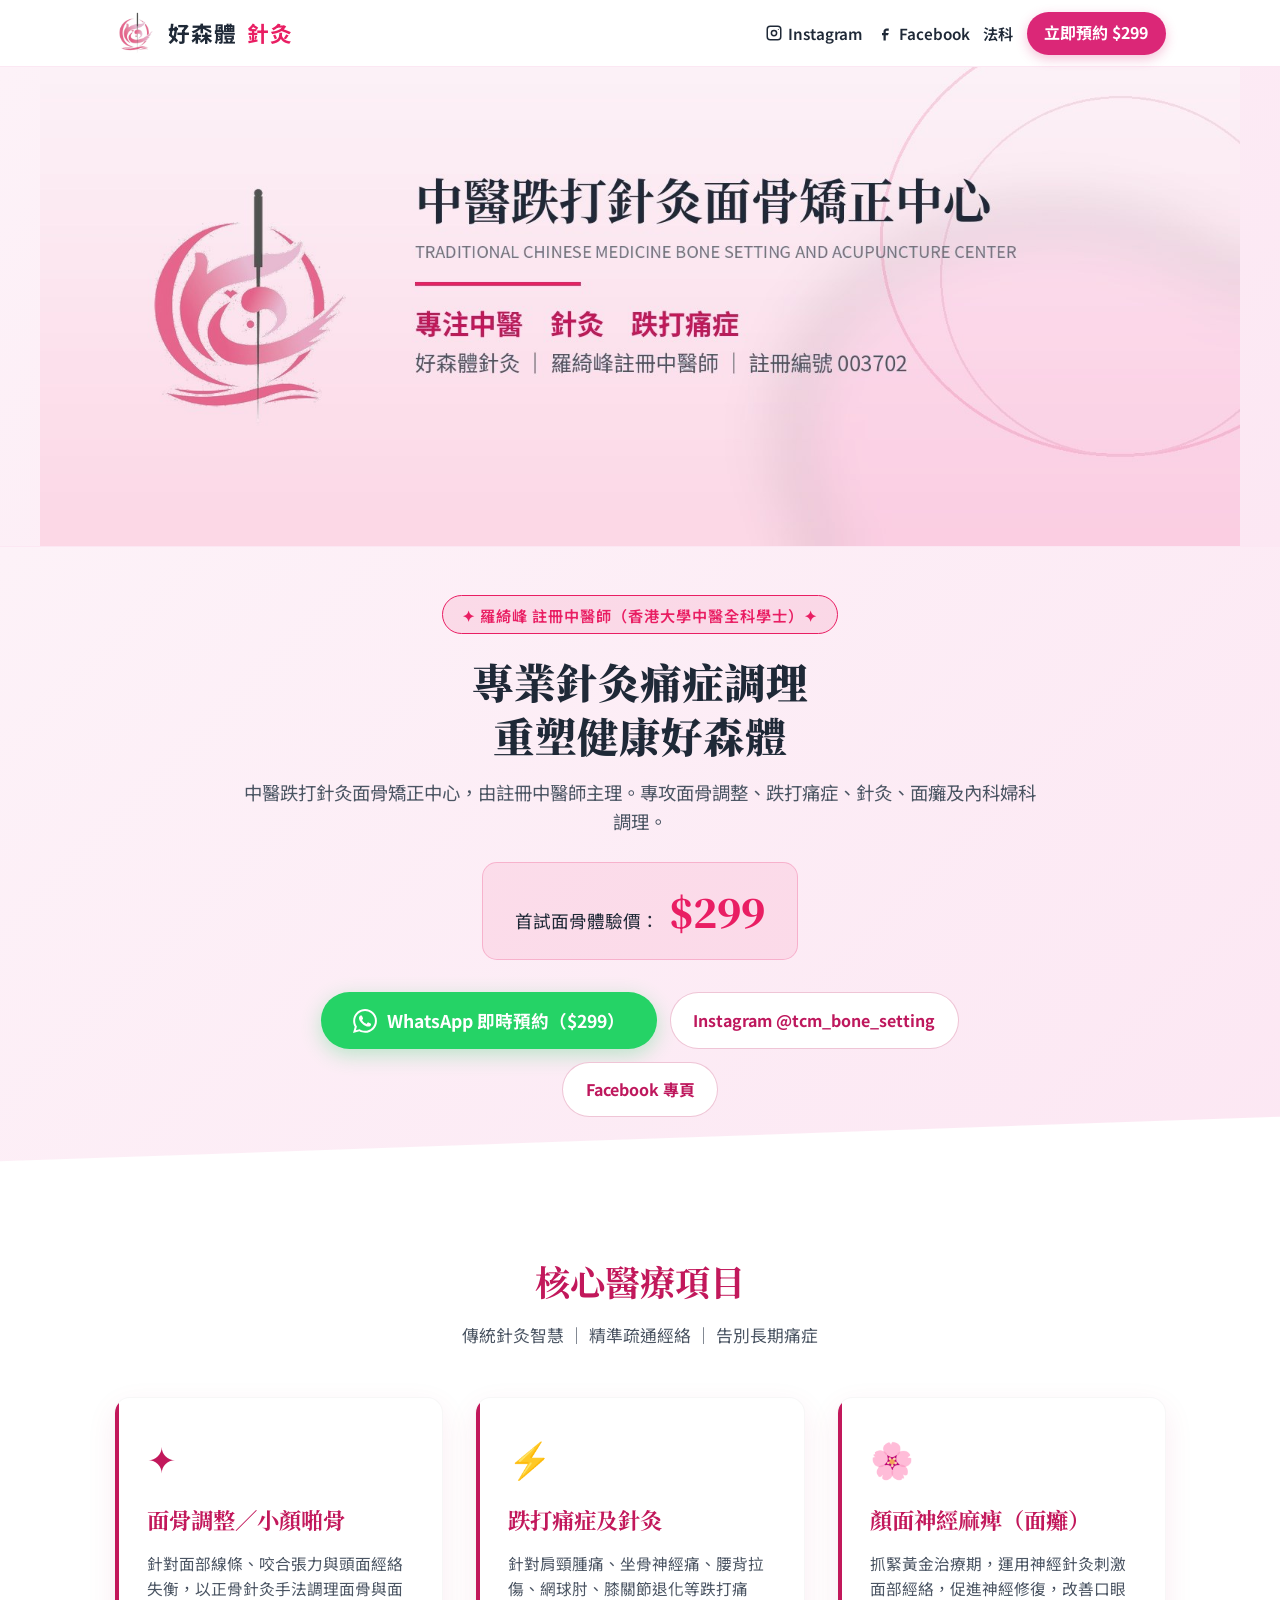
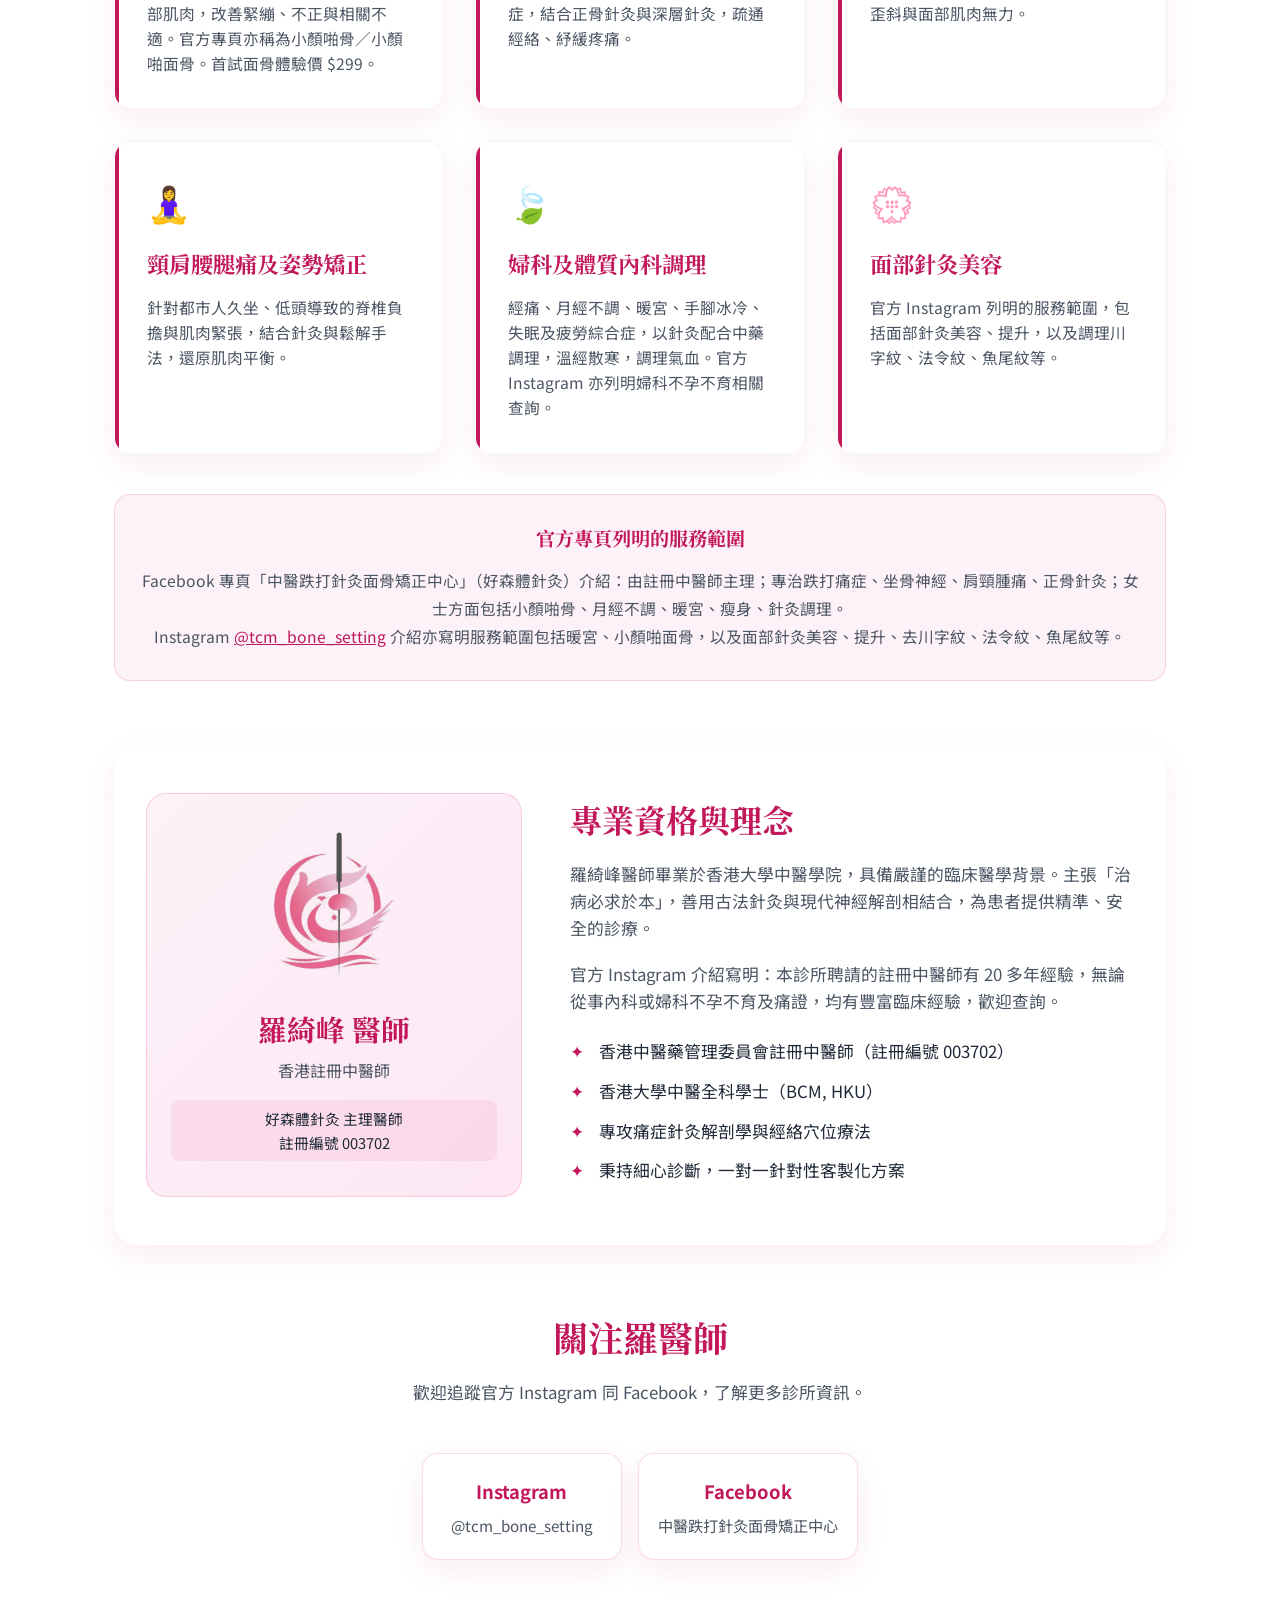
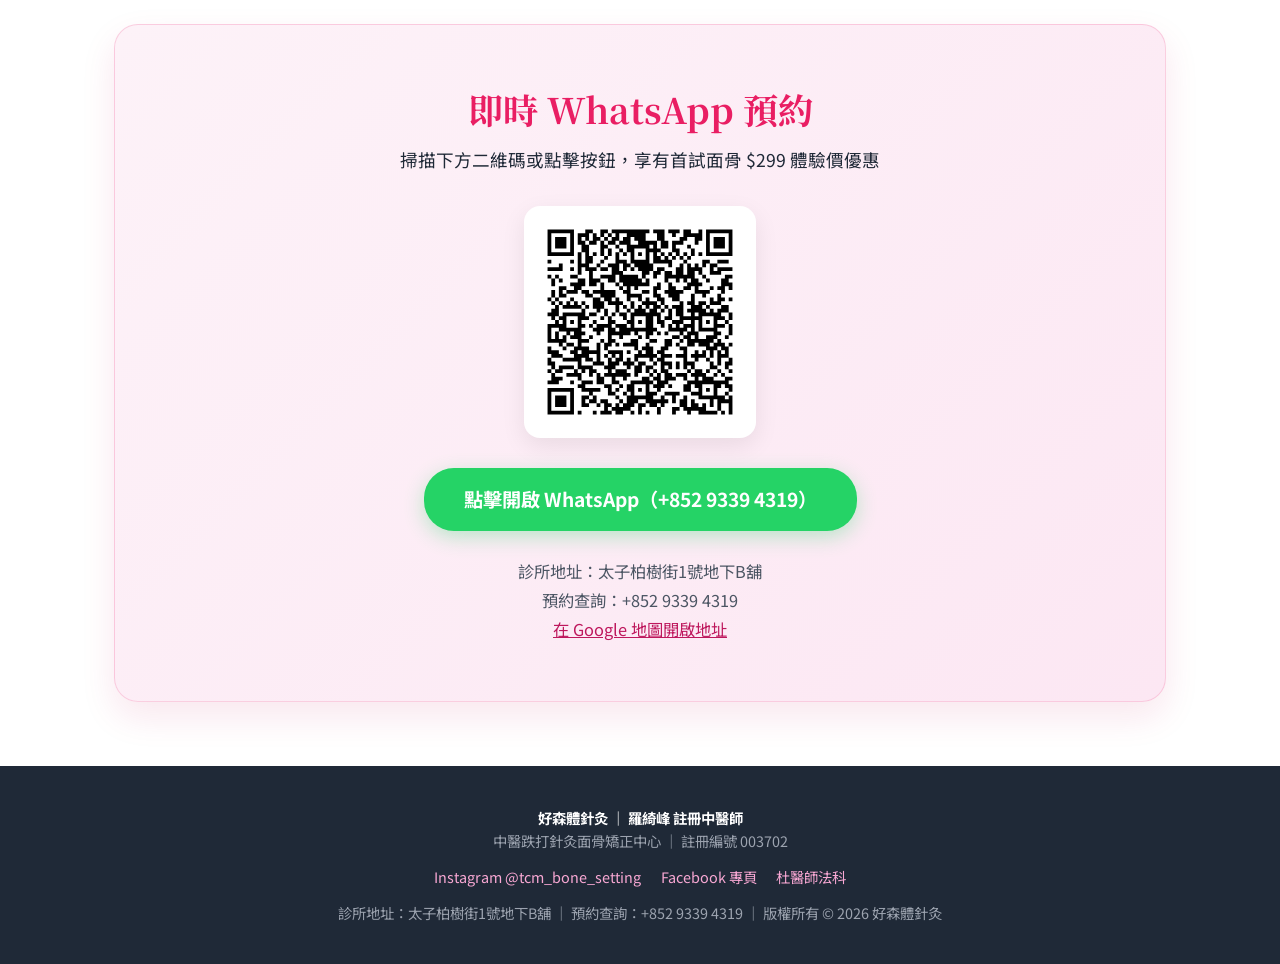
==== commit 733dd8d0: "Add official logo, Facebook and Instagram links, clinic detail, and Du physician note image" ====
--- a/index.html
+++ b/index.html
@@ -4,12 +4,15 @@
     <meta charset="UTF-8">
     <meta name="viewport" content="width=device-width, initial-scale=1.0">
     <title>好森體針灸 | 羅綺峰 註冊中醫師</title>
-    <meta name="description" content="好森體針灸 - 羅綺峰註冊中醫師（香港大學中醫全科學士）。專治面骨調整、痛症針灸、面癱調理、頸肩腰腿痛、婦科內科調理。首試面骨 $299。立即 WhatsApp 預約！">
+    <meta name="description" content="好森體針灸（中醫跌打針灸面骨矯正中心）由羅綺峰註冊中醫師主理，香港大學中醫全科學士，註冊編號 003702。專治面骨調整、跌打痛症、針灸、面癱、頸肩腰腿痛、婦科及面部針灸美容。首試面骨 $299。WhatsApp 9339 4319。">
+    <link rel="icon" href="[data-uri]" type="image/png">
+    <link rel="apple-touch-icon" href="[data-uri]">
     <link rel="preconnect" href="https://fonts.googleapis.com">
     <link rel="preconnect" href="https://fonts.gstatic.com" crossorigin>
     <link href="https://fonts.googleapis.com/css2?family=Noto+Serif+TC:wght@500;700;900&family=Noto+Sans+TC:wght@400;500;600;700&display=swap" rel="stylesheet">
     <style>
         :root {
+            --logo-url: url("[data-uri]");
             --primary: #C2185B;
             --primary-light: #E91E63;
             --accent: #E91E63;
@@ -24,25 +27,14 @@
             --white: #ffffff;
             --card-shadow: 0 10px 30px rgba(194, 24, 91, 0.08);
         }
-
-        * {
-            box-sizing: border-box;
-            margin: 0;
-            padding: 0;
-        }
-
+        * { box-sizing: border-box; margin: 0; padding: 0; }
         body {
             font-family: 'Noto Sans TC', 'PingFang TC', -apple-system, BlinkMacSystemFont, "Segoe UI", Roboto, sans-serif;
             color: var(--text-dark);
             background-color: var(--bg-light);
             line-height: 1.6;
         }
-
-        h1, h2, h3, .serif {
-            font-family: 'Noto Serif TC', serif;
-        }
-
-        /* Header */
+        h1, h2, h3, .serif { font-family: 'Noto Serif TC', serif; }
         header {
             background-color: var(--white);
             color: var(--text-dark);
@@ -51,58 +43,98 @@
             z-index: 100;
             box-shadow: 0 1px 0 #FCE7F3;
         }
-
         .nav-container {
             max-width: 1100px;
             margin: 0 auto;
-            padding: 1rem 1.5rem;
+            padding: 0.7rem 1.5rem;
             display: flex;
             justify-content: space-between;
             align-items: center;
-        }
-
+            gap: 1rem;
+        }
         .logo {
-            font-size: 1.5rem;
+            font-size: 1.35rem;
             font-weight: 700;
             letter-spacing: 1px;
             color: var(--text-dark);
             text-decoration: none;
             display: flex;
             align-items: center;
-            gap: 8px;
-        }
-
-        .logo span {
-            color: var(--accent);
-        }
-
+            gap: 10px;
+            flex-shrink: 0;
+        }
+        .brand-logo {
+            display: inline-block;
+            width: 44px;
+            height: 44px;
+            background-image: var(--logo-url);
+            background-size: contain;
+            background-repeat: no-repeat;
+            background-position: center;
+            flex-shrink: 0;
+        }
+        .brand-logo-lg {
+            width: 160px;
+            height: 160px;
+            margin: 0 auto 0.8rem;
+        }
+        .logo span { color: var(--accent); }
+        .nav-right {
+            display: flex;
+            align-items: center;
+            gap: 0.85rem;
+            flex-wrap: wrap;
+            justify-content: flex-end;
+        }
+        .nav-text, .social-link {
+            color: var(--text-dark);
+            text-decoration: none;
+            font-weight: 600;
+            font-size: 0.95rem;
+        }
+        .nav-text:hover, .social-link:hover { color: var(--link); }
+        .social-link {
+            display: inline-flex;
+            align-items: center;
+            gap: 0.3rem;
+        }
+        .social-link svg { width: 18px; height: 18px; fill: currentColor; }
         .nav-btn {
             background-color: var(--button);
             color: var(--white);
             font-weight: 700;
-            padding: 0.6rem 1.2rem;
+            padding: 0.55rem 1.1rem;
             border-radius: 25px;
             text-decoration: none;
             transition: all 0.3s ease;
             box-shadow: 0 4px 12px rgba(219, 39, 119, 0.28);
-        }
-
+            white-space: nowrap;
+        }
         .nav-btn:hover {
             background-color: var(--accent-hover);
             color: var(--white);
             transform: translateY(-2px);
         }
-
-        /* Hero Section */
+        .cover {
+            width: 100%;
+            background: linear-gradient(135deg, var(--hero-tint-start) 0%, var(--hero-tint-end) 100%);
+            border-bottom: 1px solid #FCE7F3;
+        }
+        .cover img {
+            display: block;
+            width: 100%;
+            max-width: 1200px;
+            margin: 0 auto;
+            height: auto;
+        }
         .hero {
             background: linear-gradient(135deg, var(--hero-tint-start) 0%, var(--hero-tint-end) 100%);
             color: var(--text-dark);
-            padding: 4rem 1.5rem 5rem;
+            padding: 3rem 1.5rem 4.5rem;
             text-align: center;
             position: relative;
             overflow: hidden;
         }
-
         .hero::after {
             content: "";
             position: absolute;
@@ -113,14 +145,12 @@
             background: var(--bg-light);
             transform: skewY(-2deg);
         }
-
         .hero-container {
             max-width: 800px;
             margin: 0 auto;
             position: relative;
             z-index: 2;
         }
-
         .doctor-badge {
             display: inline-block;
             background: rgba(233, 30, 99, 0.10);
@@ -130,56 +160,45 @@
             border-radius: 30px;
             font-size: 0.95rem;
             font-weight: 600;
-            margin-bottom: 1.5rem;
+            margin-bottom: 1.2rem;
             letter-spacing: 1px;
         }
-
         .hero h1 {
-            font-size: 2.8rem;
+            font-size: 2.6rem;
             line-height: 1.3;
             margin-bottom: 1rem;
             font-weight: 900;
         }
-
         .hero p {
-            font-size: 1.2rem;
+            font-size: 1.15rem;
             color: var(--text-muted);
-            margin-bottom: 2rem;
-        }
-
+            margin-bottom: 1.6rem;
+        }
         .price-tag {
             display: inline-flex;
             align-items: baseline;
             gap: 10px;
             background: rgba(233, 30, 99, 0.08);
-            backdrop-filter: blur(10px);
             border: 1px solid rgba(233, 30, 99, 0.22);
             padding: 1rem 2rem;
             border-radius: 15px;
-            margin-bottom: 2.5rem;
-        }
-
-        .price-label {
-            font-size: 1.1rem;
-            color: var(--text-dark);
-        }
-
+            margin-bottom: 2rem;
+        }
+        .price-label { font-size: 1.1rem; color: var(--text-dark); }
         .price-value {
             font-size: 2.5rem;
             font-weight: 900;
             color: var(--accent);
             font-family: 'Noto Serif TC', serif;
         }
-
         .cta-group {
             display: flex;
             justify-content: center;
-            gap: 1rem;
+            gap: 0.8rem;
             flex-wrap: wrap;
         }
-
         .btn-primary {
-            background-color: #25D366; /* WhatsApp Green */
+            background-color: #25D366;
             color: white;
             font-size: 1.1rem;
             font-weight: 700;
@@ -192,19 +211,25 @@
             box-shadow: 0 6px 20px rgba(37, 211, 102, 0.3);
             transition: all 0.3s ease;
         }
-
         .btn-primary:hover {
             transform: translateY(-3px);
             box-shadow: 0 10px 25px rgba(37, 211, 102, 0.4);
         }
-
-        /* Container */
-        .container {
-            max-width: 1100px;
-            margin: 0 auto;
-            padding: 4rem 1.5rem;
-        }
-
+        .btn-ghost {
+            background: var(--white);
+            color: var(--link);
+            border: 1px solid rgba(190, 24, 93, 0.25);
+            font-weight: 700;
+            padding: 0.85rem 1.4rem;
+            border-radius: 30px;
+            text-decoration: none;
+            display: inline-flex;
+            align-items: center;
+            gap: 8px;
+        }
+        .btn-ghost:hover { background: #FDF2F8; }
+        .btn-ghost svg { width: 18px; height: 18px; fill: currentColor; }
+        .container { max-width: 1100px; margin: 0 auto; padding: 4rem 1.5rem; }
         .section-title {
             text-align: center;
             font-size: 2.2rem;
@@ -212,21 +237,17 @@
             margin-bottom: 0.8rem;
             font-weight: 700;
         }
-
         .section-subtitle {
             text-align: center;
             color: var(--text-muted);
             margin-bottom: 3rem;
             font-size: 1.05rem;
         }
-
-        /* Features / Services Grid */
         .services-grid {
             display: grid;
             grid-template-columns: repeat(auto-fit, minmax(280px, 1fr));
             gap: 2rem;
         }
-
         .service-card {
             background: var(--white);
             border-radius: 16px;
@@ -237,41 +258,34 @@
             position: relative;
             overflow: hidden;
         }
-
         .service-card::before {
             content: "";
             position: absolute;
-            top: 0;
-            left: 0;
-            width: 4px;
-            height: 100%;
+            top: 0; left: 0;
+            width: 4px; height: 100%;
             background-color: var(--primary);
         }
-
         .service-card:hover {
             transform: translateY(-5px);
             box-shadow: 0 15px 35px rgba(194, 24, 91, 0.12);
         }
-
-        .service-icon {
-            font-size: 2.2rem;
-            margin-bottom: 1rem;
-            color: var(--primary);
-        }
-
-        .service-card h3 {
-            font-size: 1.4rem;
+        .service-icon { font-size: 2.2rem; margin-bottom: 1rem; color: var(--primary); }
+        .service-card h3 { font-size: 1.4rem; color: var(--primary); margin-bottom: 0.8rem; }
+        .service-card p { color: var(--text-muted); font-size: 0.98rem; line-height: 1.6; }
+        .range-box {
+            margin-top: 2.5rem;
+            background: #FDF2F8;
+            border: 1px solid rgba(233, 30, 99, 0.16);
+            border-radius: 16px;
+            padding: 1.8rem 1.6rem;
+        }
+        .range-box h3 {
+            font-size: 1.2rem;
             color: var(--primary);
             margin-bottom: 0.8rem;
-        }
-
-        .service-card p {
-            color: var(--text-muted);
-            font-size: 0.98rem;
-            line-height: 1.6;
-        }
-
-        /* Doctor Profile Card */
+            text-align: center;
+        }
+        .range-box p { color: var(--text-muted); font-size: 0.98rem; line-height: 1.8; text-align: center; }
         .profile-section {
             background: var(--white);
             border-radius: 24px;
@@ -283,40 +297,29 @@
             gap: 3rem;
             align-items: center;
         }
-
         @media (max-width: 768px) {
-            .profile-section {
-                grid-template-columns: 1fr;
-                text-align: center;
-            }
+            .profile-section { grid-template-columns: 1fr; text-align: center; }
             .hero h1 { font-size: 2rem; }
-        }
-
+            .logo { font-size: 1.15rem; }
+            .nav-btn { padding: 0.5rem 0.85rem; font-size: 0.9rem; }
+        }
         .doctor-avatar-box {
-            background: linear-gradient(135deg, var(--primary) 0%, var(--primary-light) 100%);
+            background: linear-gradient(135deg, var(--hero-tint-start) 0%, var(--hero-tint-end) 100%);
             border-radius: 20px;
-            padding: 2.5rem 1.5rem;
-            color: white;
-            text-align: center;
-            box-shadow: 0 10px 25px rgba(194, 24, 91, 0.20);
-        }
-
-        .doctor-avatar-box h3 {
-            font-size: 1.8rem;
-            margin-bottom: 0.5rem;
-            color: var(--white);
-        }
-
-        .doctor-avatar-box p {
-            font-size: 1rem;
-            opacity: 0.9;
-        }
-
-        .qual-list {
-            list-style: none;
-            margin-top: 1.5rem;
-        }
-
+            padding: 2rem 1.5rem 2.2rem;
+            color: var(--text-dark);
+            text-align: center;
+            border: 1px solid rgba(233, 30, 99, 0.16);
+        }
+        .doctor-avatar-box img {
+            width: 160px;
+            height: 160px;
+            object-fit: contain;
+            margin-bottom: 0.8rem;
+        }
+        .doctor-avatar-box h3 { font-size: 1.8rem; margin-bottom: 0.4rem; color: var(--primary); }
+        .doctor-avatar-box p { font-size: 1rem; color: var(--text-muted); }
+        .qual-list { list-style: none; margin-top: 1.5rem; }
         .qual-list li {
             position: relative;
             padding-left: 1.8rem;
@@ -324,43 +327,56 @@
             font-size: 1.05rem;
             color: var(--text-dark);
         }
-
-        .qual-list li::before {
-            content: "✦";
-            position: absolute;
-            left: 0;
-            color: var(--primary);
-            font-size: 1.1rem;
-        }
-
-        /* Booking / QR Section */
+        .qual-list li::before { content: "✦"; position: absolute; left: 0; color: var(--primary); }
+        @media (max-width: 768px) {
+            .qual-list li { text-align: left; }
+        }
+        .follow-section { text-align: center; margin: 1rem 0 3rem; }
+        .follow-links {
+            display: flex;
+            justify-content: center;
+            gap: 1rem;
+            flex-wrap: wrap;
+            margin-top: 1.2rem;
+        }
+        .follow-card {
+            display: flex;
+            flex-direction: column;
+            align-items: center;
+            gap: 0.4rem;
+            min-width: 200px;
+            background: var(--white);
+            border: 1px solid rgba(233, 30, 99, 0.16);
+            border-radius: 16px;
+            padding: 1.4rem 1.2rem;
+            text-decoration: none;
+            color: var(--text-dark);
+            box-shadow: var(--card-shadow);
+        }
+        .follow-card strong { color: var(--primary); font-size: 1.15rem; }
+        .follow-card span { color: var(--text-muted); font-size: 0.95rem; }
+        .follow-card:hover { transform: translateY(-3px); }
         .booking-section {
             background: linear-gradient(135deg, var(--hero-tint-start) 0%, var(--hero-tint-end) 100%);
             color: var(--text-dark);
             border-radius: 24px;
             padding: 3.5rem 2rem;
             text-align: center;
-            margin: 4rem 0;
+            margin: 4rem 0 0;
             box-shadow: 0 15px 35px rgba(194, 24, 91, 0.10);
             border: 1px solid rgba(233, 30, 99, 0.16);
         }
-
         .qr-box {
             background: white;
             display: inline-block;
             padding: 1rem;
             border-radius: 16px;
             margin: 2rem 0 1.5rem;
-            box-shadow: 0 8px 25px rgba(0,0,0,0.2);
-        }
-
-        .qr-box img {
-            width: 200px;
-            height: 200px;
-            display: block;
-        }
-
-        /* Footer */
+            box-shadow: 0 8px 25px rgba(0,0,0,0.08);
+        }
+        .qr-box img { width: 200px; height: 200px; display: block; }
+        .clinic-meta { margin-top: 1.6rem; color: var(--text-muted); font-size: 1.02rem; line-height: 1.8; }
+        .clinic-meta a { color: var(--link); }
         footer {
             background-color: var(--text-dark);
             color: #9ca3af;
@@ -368,60 +384,50 @@
             padding: 2.5rem 1.5rem;
             font-size: 0.9rem;
         }
-
-        footer strong {
-            color: white;
-        }
-
-
-        .nav-right {
-            display: flex;
-            align-items: center;
-            gap: 1rem;
-        }
-        .nav-text {
-            color: var(--text-dark);
-            text-decoration: none;
-            font-weight: 600;
-            font-size: 0.98rem;
-        }
-        .nav-text:hover {
-            color: var(--link);
-        }
-        @media (max-width: 480px) {
-            .nav-text { font-size: 0.9rem; }
-            .nav-right { gap: 0.7rem; }
-        }
+        footer strong { color: white; }
+        footer a { color: #F9A8D4; text-decoration: none; }
+        footer .foot-social { margin: 0.8rem 0; display: flex; justify-content: center; gap: 1.2rem; flex-wrap: wrap; }
     </style>
 </head>
 <body>
-
-<header>
+    <header>
         <div class="nav-container">
-            <a href="index.html" class="logo">好森體<span>針灸</span></a>
+            <a href="index.html" class="logo"><span class="brand-logo" role="img" aria-label="好森體針灸標誌"></span>好森體<span>針灸</span></a>
             <div class="nav-right">
+                <a class="social-link" href="https://www.instagram.com/tcm_bone_setting/" target="_blank" rel="noopener">
+                    <svg viewBox="0 0 24 24" aria-hidden="true"><path d="M7 2h10a5 5 0 0 1 5 5v10a5 5 0 0 1-5 5H7a5 5 0 0 1-5-5V7a5 5 0 0 1 5-5zm0 2a3 3 0 0 0-3 3v10a3 3 0 0 0 3 3h10a3 3 0 0 0 3-3V7a3 3 0 0 0-3-3H7zm5 3.5A4.5 4.5 0 1 1 7.5 12 4.5 4.5 0 0 1 12 7.5zm0 2A2.5 2.5 0 1 0 14.5 12 2.5 2.5 0 0 0 12 9.5zM17.75 6.5a.75.75 0 1 1-.75.75.75.75 0 0 1 .75-.75z"/></svg>
+                    Instagram
+                </a>
+                <a class="social-link" href="https://www.facebook.com/profile.php?id=61573753662491" target="_blank" rel="noopener">
+                    <svg viewBox="0 0 24 24" aria-hidden="true"><path d="M14 9h3V6h-3c-2.2 0-4 1.8-4 4v2H8v3h2v7h3v-7h3l1-3h-4v-2c0-.6.4-1 1-1z"/></svg>
+                    Facebook
+                </a>
                 <a href="fake.html" class="nav-text">法科</a>
-                <a href="https://wa.me/85293394319?text=%E4%BD%A0%E5%A5%BD%EF%BC%8C%E6%83%B3%E9%A0%90%E7%B4%84%E7%BE%85%E7%B6%BA%E5%B3%B0%E9%86%AB%E5%B8%AB%E9%87%9D%E7%81%B8%E6%9C%8D%E5%8B%99" class="nav-btn" target="_blank">立即預約 $299</a>
+                <a href="https://wa.me/85293394319?text=%E4%BD%A0%E5%A5%BD%EF%BC%8C%E6%83%B3%E9%A0%90%E7%B4%84%E7%BE%85%E7%B6%BA%E5%B3%B0%E9%86%AB%E5%B8%AB%E9%87%9D%E7%81%B8%E6%9C%8D%E5%8B%99" class="nav-btn" target="_blank" rel="noopener">立即預約 $299</a>
             </div>
         </div>
     </header>
 
+    <div class="cover">
+        <img src="[data-uri]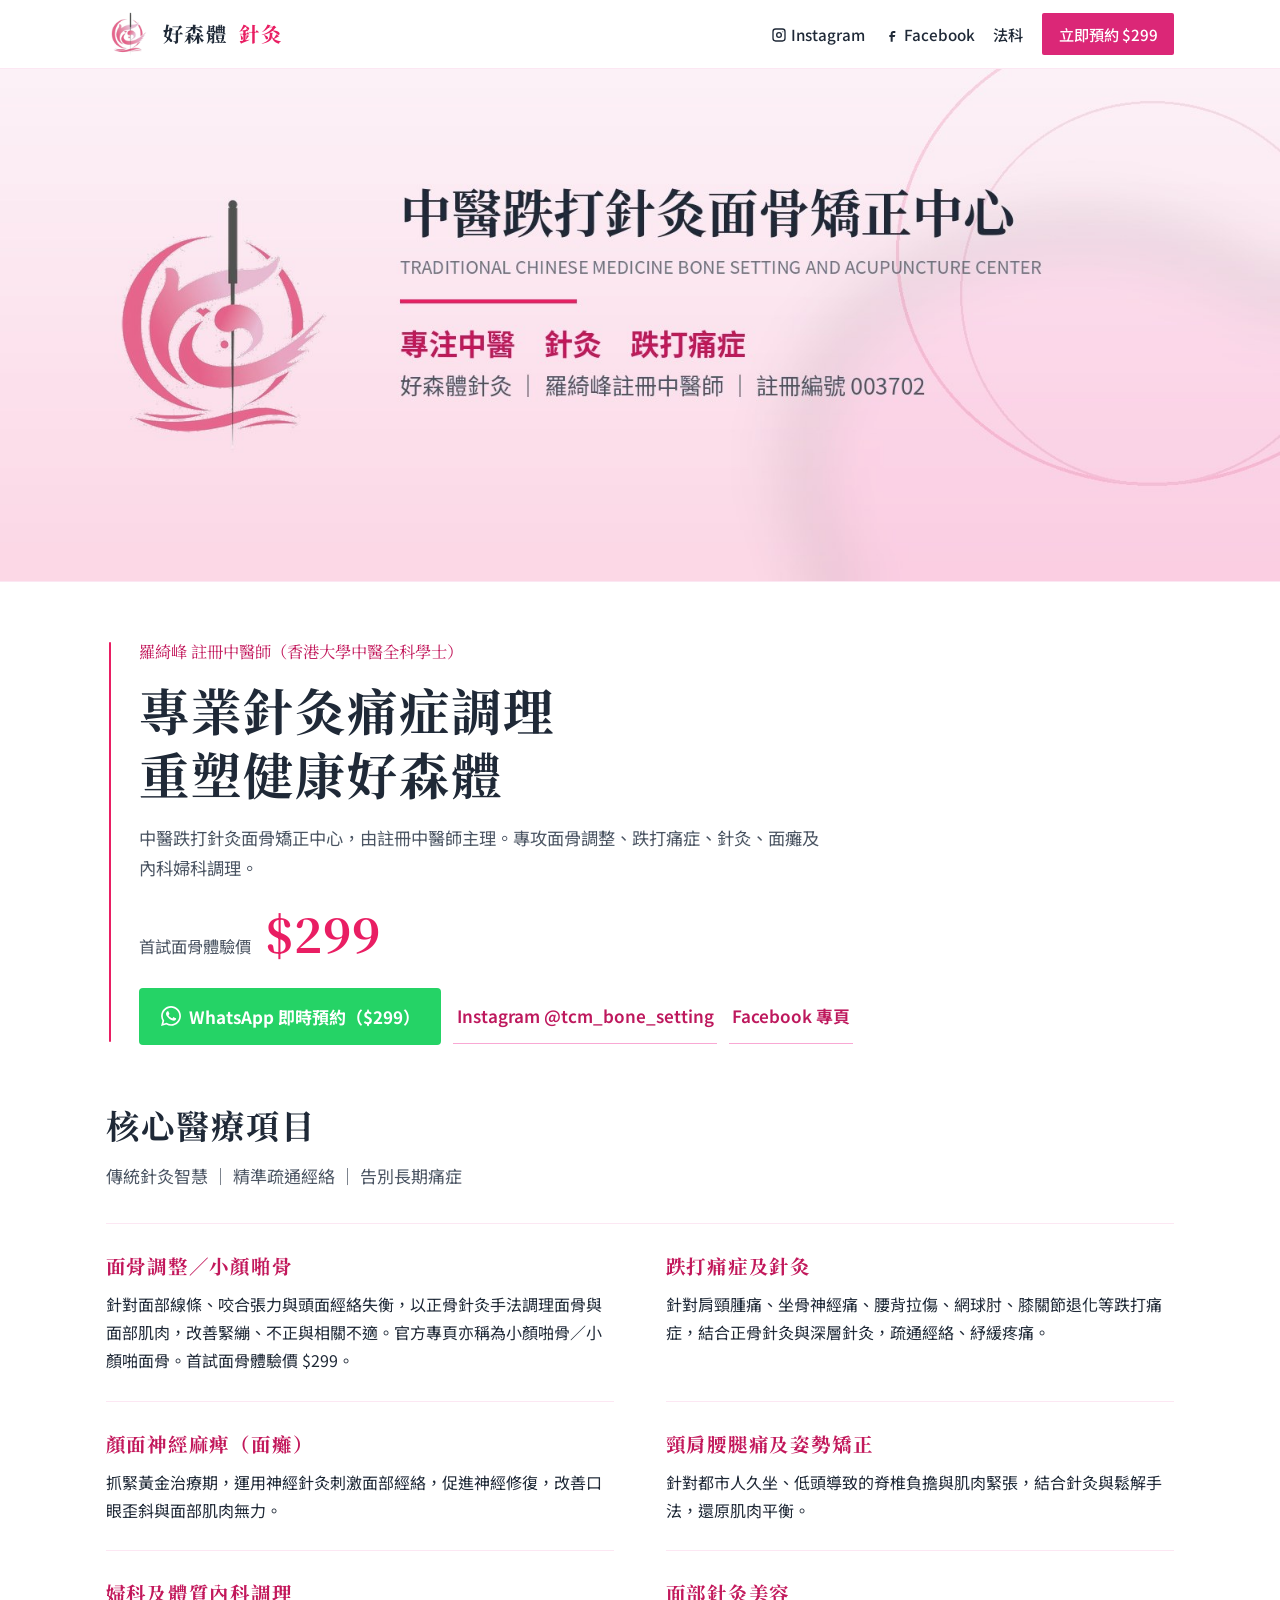
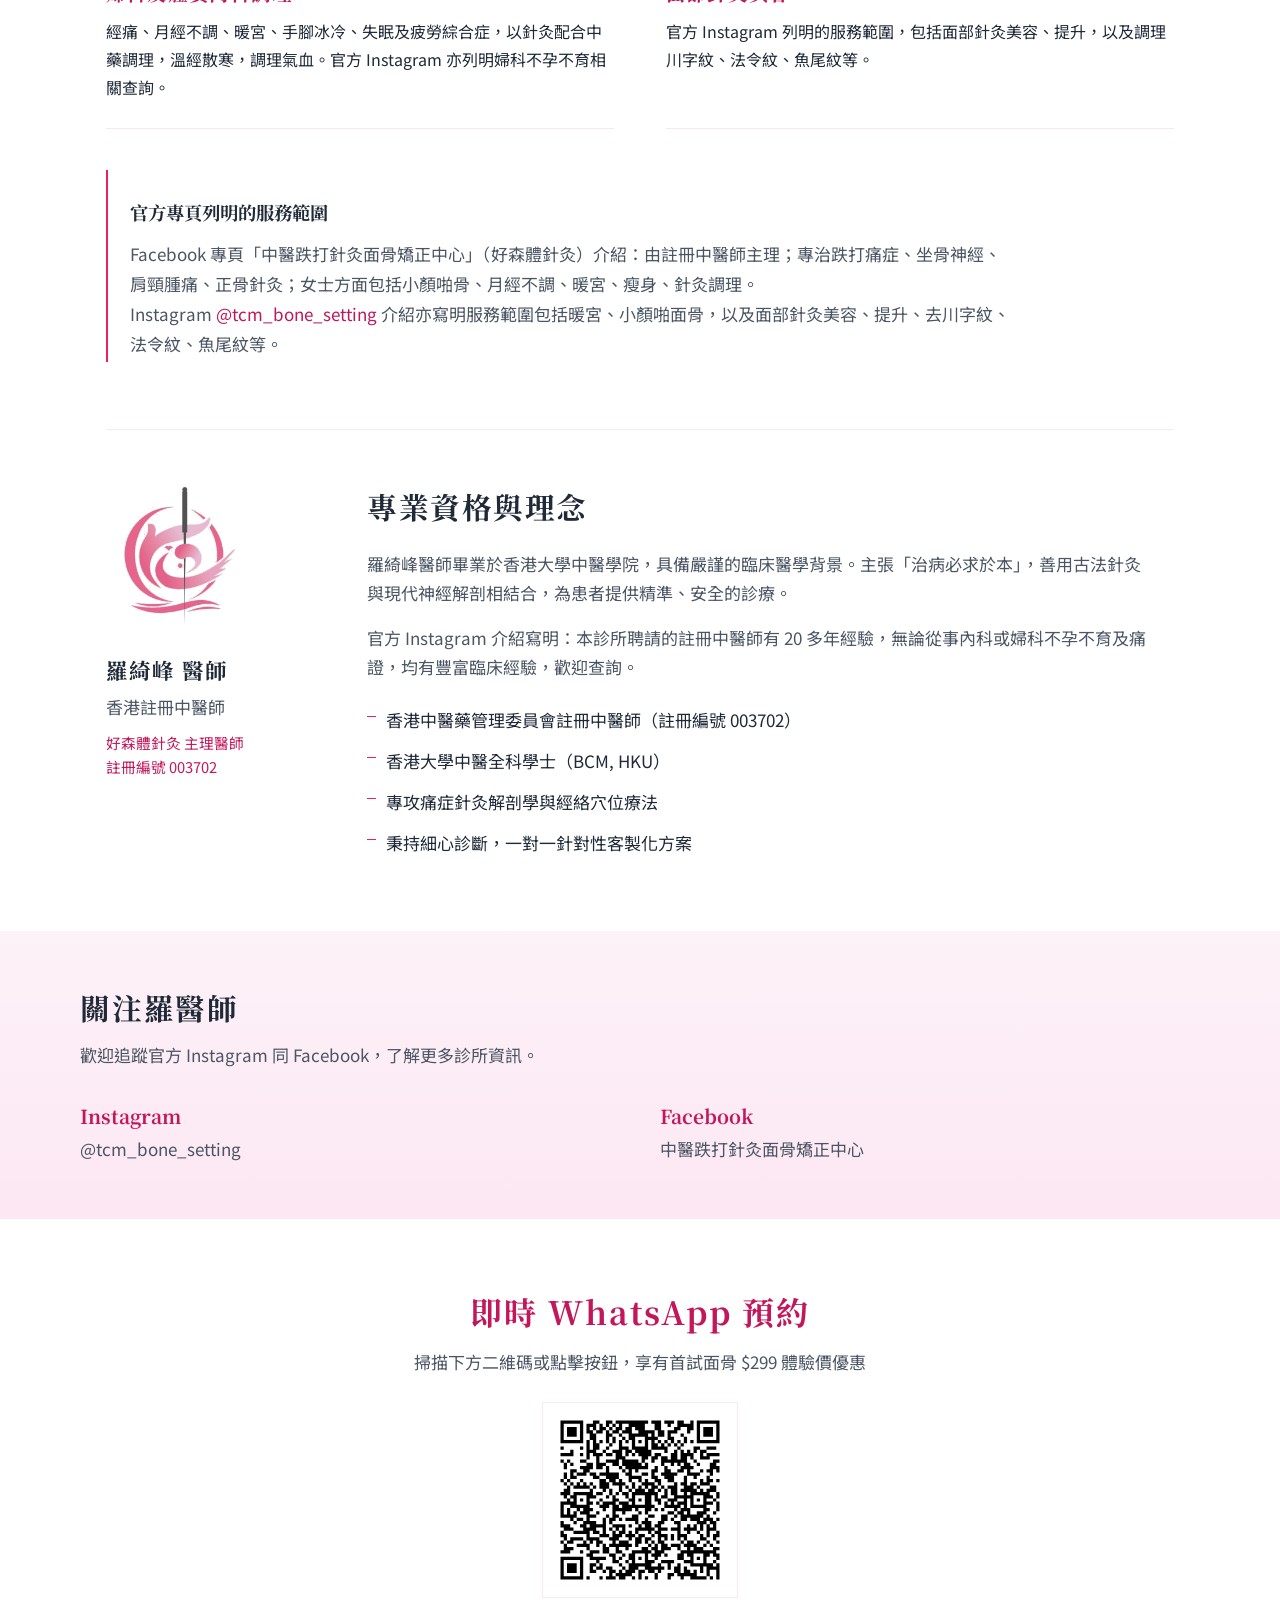
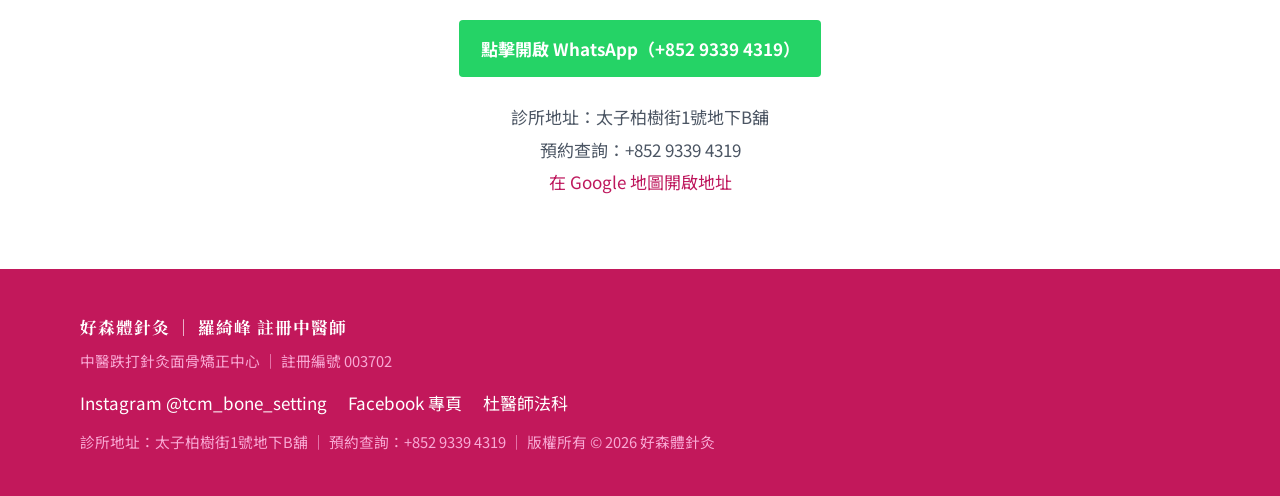
==== commit d3e3dae5: "Publish renovated clinic typography and layout" ====
--- a/index.html
+++ b/index.html
@@ -9,487 +9,99 @@
     <link rel="apple-touch-icon" href="[data-uri]">
     <link rel="preconnect" href="https://fonts.googleapis.com">
     <link rel="preconnect" href="https://fonts.gstatic.com" crossorigin>
-    <link href="https://fonts.googleapis.com/css2?family=Noto+Serif+TC:wght@500;700;900&family=Noto+Sans+TC:wght@400;500;600;700&display=swap" rel="stylesheet">
-    <style>
-        :root {
-            --logo-url: url("[data-uri]");
-            --primary: #C2185B;
-            --primary-light: #E91E63;
-            --accent: #E91E63;
-            --accent-hover: #C2185B;
-            --button: #DB2777;
-            --link: #BE185D;
-            --bg-light: #FFFFFF;
-            --hero-tint-start: #FDF2F8;
-            --hero-tint-end: #FCE7F3;
-            --text-dark: #1F2937;
-            --text-muted: #4B5563;
-            --white: #ffffff;
-            --card-shadow: 0 10px 30px rgba(194, 24, 91, 0.08);
-        }
-        * { box-sizing: border-box; margin: 0; padding: 0; }
-        body {
-            font-family: 'Noto Sans TC', 'PingFang TC', -apple-system, BlinkMacSystemFont, "Segoe UI", Roboto, sans-serif;
-            color: var(--text-dark);
-            background-color: var(--bg-light);
-            line-height: 1.6;
-        }
-        h1, h2, h3, .serif { font-family: 'Noto Serif TC', serif; }
-        header {
-            background-color: var(--white);
-            color: var(--text-dark);
-            position: sticky;
-            top: 0;
-            z-index: 100;
-            box-shadow: 0 1px 0 #FCE7F3;
-        }
-        .nav-container {
-            max-width: 1100px;
-            margin: 0 auto;
-            padding: 0.7rem 1.5rem;
-            display: flex;
-            justify-content: space-between;
-            align-items: center;
-            gap: 1rem;
-        }
-        .logo {
-            font-size: 1.35rem;
-            font-weight: 700;
-            letter-spacing: 1px;
-            color: var(--text-dark);
-            text-decoration: none;
-            display: flex;
-            align-items: center;
-            gap: 10px;
-            flex-shrink: 0;
-        }
-        .brand-logo {
-            display: inline-block;
-            width: 44px;
-            height: 44px;
-            background-image: var(--logo-url);
-            background-size: contain;
-            background-repeat: no-repeat;
-            background-position: center;
-            flex-shrink: 0;
-        }
-        .brand-logo-lg {
-            width: 160px;
-            height: 160px;
-            margin: 0 auto 0.8rem;
-        }
-        .logo span { color: var(--accent); }
-        .nav-right {
-            display: flex;
-            align-items: center;
-            gap: 0.85rem;
-            flex-wrap: wrap;
-            justify-content: flex-end;
-        }
-        .nav-text, .social-link {
-            color: var(--text-dark);
-            text-decoration: none;
-            font-weight: 600;
-            font-size: 0.95rem;
-        }
-        .nav-text:hover, .social-link:hover { color: var(--link); }
-        .social-link {
-            display: inline-flex;
-            align-items: center;
-            gap: 0.3rem;
-        }
-        .social-link svg { width: 18px; height: 18px; fill: currentColor; }
-        .nav-btn {
-            background-color: var(--button);
-            color: var(--white);
-            font-weight: 700;
-            padding: 0.55rem 1.1rem;
-            border-radius: 25px;
-            text-decoration: none;
-            transition: all 0.3s ease;
-            box-shadow: 0 4px 12px rgba(219, 39, 119, 0.28);
-            white-space: nowrap;
-        }
-        .nav-btn:hover {
-            background-color: var(--accent-hover);
-            color: var(--white);
-            transform: translateY(-2px);
-        }
-        .cover {
-            width: 100%;
-            background: linear-gradient(135deg, var(--hero-tint-start) 0%, var(--hero-tint-end) 100%);
-            border-bottom: 1px solid #FCE7F3;
-        }
-        .cover img {
-            display: block;
-            width: 100%;
-            max-width: 1200px;
-            margin: 0 auto;
-            height: auto;
-        }
-        .hero {
-            background: linear-gradient(135deg, var(--hero-tint-start) 0%, var(--hero-tint-end) 100%);
-            color: var(--text-dark);
-            padding: 3rem 1.5rem 4.5rem;
-            text-align: center;
-            position: relative;
-            overflow: hidden;
-        }
-        .hero::after {
-            content: "";
-            position: absolute;
-            bottom: -50px;
-            left: 0;
-            right: 0;
-            height: 100px;
-            background: var(--bg-light);
-            transform: skewY(-2deg);
-        }
-        .hero-container {
-            max-width: 800px;
-            margin: 0 auto;
-            position: relative;
-            z-index: 2;
-        }
-        .doctor-badge {
-            display: inline-block;
-            background: rgba(233, 30, 99, 0.10);
-            border: 1px solid var(--accent);
-            color: var(--accent);
-            padding: 0.4rem 1.2rem;
-            border-radius: 30px;
-            font-size: 0.95rem;
-            font-weight: 600;
-            margin-bottom: 1.2rem;
-            letter-spacing: 1px;
-        }
-        .hero h1 {
-            font-size: 2.6rem;
-            line-height: 1.3;
-            margin-bottom: 1rem;
-            font-weight: 900;
-        }
-        .hero p {
-            font-size: 1.15rem;
-            color: var(--text-muted);
-            margin-bottom: 1.6rem;
-        }
-        .price-tag {
-            display: inline-flex;
-            align-items: baseline;
-            gap: 10px;
-            background: rgba(233, 30, 99, 0.08);
-            border: 1px solid rgba(233, 30, 99, 0.22);
-            padding: 1rem 2rem;
-            border-radius: 15px;
-            margin-bottom: 2rem;
-        }
-        .price-label { font-size: 1.1rem; color: var(--text-dark); }
-        .price-value {
-            font-size: 2.5rem;
-            font-weight: 900;
-            color: var(--accent);
-            font-family: 'Noto Serif TC', serif;
-        }
-        .cta-group {
-            display: flex;
-            justify-content: center;
-            gap: 0.8rem;
-            flex-wrap: wrap;
-        }
-        .btn-primary {
-            background-color: #25D366;
-            color: white;
-            font-size: 1.1rem;
-            font-weight: 700;
-            padding: 0.9rem 2rem;
-            border-radius: 30px;
-            text-decoration: none;
-            display: inline-flex;
-            align-items: center;
-            gap: 10px;
-            box-shadow: 0 6px 20px rgba(37, 211, 102, 0.3);
-            transition: all 0.3s ease;
-        }
-        .btn-primary:hover {
-            transform: translateY(-3px);
-            box-shadow: 0 10px 25px rgba(37, 211, 102, 0.4);
-        }
-        .btn-ghost {
-            background: var(--white);
-            color: var(--link);
-            border: 1px solid rgba(190, 24, 93, 0.25);
-            font-weight: 700;
-            padding: 0.85rem 1.4rem;
-            border-radius: 30px;
-            text-decoration: none;
-            display: inline-flex;
-            align-items: center;
-            gap: 8px;
-        }
-        .btn-ghost:hover { background: #FDF2F8; }
-        .btn-ghost svg { width: 18px; height: 18px; fill: currentColor; }
-        .container { max-width: 1100px; margin: 0 auto; padding: 4rem 1.5rem; }
-        .section-title {
-            text-align: center;
-            font-size: 2.2rem;
-            color: var(--primary);
-            margin-bottom: 0.8rem;
-            font-weight: 700;
-        }
-        .section-subtitle {
-            text-align: center;
-            color: var(--text-muted);
-            margin-bottom: 3rem;
-            font-size: 1.05rem;
-        }
-        .services-grid {
-            display: grid;
-            grid-template-columns: repeat(auto-fit, minmax(280px, 1fr));
-            gap: 2rem;
-        }
-        .service-card {
-            background: var(--white);
-            border-radius: 16px;
-            padding: 2rem;
-            box-shadow: var(--card-shadow);
-            border: 1px solid rgba(0,0,0,0.03);
-            transition: all 0.3s ease;
-            position: relative;
-            overflow: hidden;
-        }
-        .service-card::before {
-            content: "";
-            position: absolute;
-            top: 0; left: 0;
-            width: 4px; height: 100%;
-            background-color: var(--primary);
-        }
-        .service-card:hover {
-            transform: translateY(-5px);
-            box-shadow: 0 15px 35px rgba(194, 24, 91, 0.12);
-        }
-        .service-icon { font-size: 2.2rem; margin-bottom: 1rem; color: var(--primary); }
-        .service-card h3 { font-size: 1.4rem; color: var(--primary); margin-bottom: 0.8rem; }
-        .service-card p { color: var(--text-muted); font-size: 0.98rem; line-height: 1.6; }
-        .range-box {
-            margin-top: 2.5rem;
-            background: #FDF2F8;
-            border: 1px solid rgba(233, 30, 99, 0.16);
-            border-radius: 16px;
-            padding: 1.8rem 1.6rem;
-        }
-        .range-box h3 {
-            font-size: 1.2rem;
-            color: var(--primary);
-            margin-bottom: 0.8rem;
-            text-align: center;
-        }
-        .range-box p { color: var(--text-muted); font-size: 0.98rem; line-height: 1.8; text-align: center; }
-        .profile-section {
-            background: var(--white);
-            border-radius: 24px;
-            padding: 3rem 2rem;
-            box-shadow: var(--card-shadow);
-            margin: 4rem 0;
-            display: grid;
-            grid-template-columns: 1fr 1.5fr;
-            gap: 3rem;
-            align-items: center;
-        }
-        @media (max-width: 768px) {
-            .profile-section { grid-template-columns: 1fr; text-align: center; }
-            .hero h1 { font-size: 2rem; }
-            .logo { font-size: 1.15rem; }
-            .nav-btn { padding: 0.5rem 0.85rem; font-size: 0.9rem; }
-        }
-        .doctor-avatar-box {
-            background: linear-gradient(135deg, var(--hero-tint-start) 0%, var(--hero-tint-end) 100%);
-            border-radius: 20px;
-            padding: 2rem 1.5rem 2.2rem;
-            color: var(--text-dark);
-            text-align: center;
-            border: 1px solid rgba(233, 30, 99, 0.16);
-        }
-        .doctor-avatar-box img {
-            width: 160px;
-            height: 160px;
-            object-fit: contain;
-            margin-bottom: 0.8rem;
-        }
-        .doctor-avatar-box h3 { font-size: 1.8rem; margin-bottom: 0.4rem; color: var(--primary); }
-        .doctor-avatar-box p { font-size: 1rem; color: var(--text-muted); }
-        .qual-list { list-style: none; margin-top: 1.5rem; }
-        .qual-list li {
-            position: relative;
-            padding-left: 1.8rem;
-            margin-bottom: 0.8rem;
-            font-size: 1.05rem;
-            color: var(--text-dark);
-        }
-        .qual-list li::before { content: "✦"; position: absolute; left: 0; color: var(--primary); }
-        @media (max-width: 768px) {
-            .qual-list li { text-align: left; }
-        }
-        .follow-section { text-align: center; margin: 1rem 0 3rem; }
-        .follow-links {
-            display: flex;
-            justify-content: center;
-            gap: 1rem;
-            flex-wrap: wrap;
-            margin-top: 1.2rem;
-        }
-        .follow-card {
-            display: flex;
-            flex-direction: column;
-            align-items: center;
-            gap: 0.4rem;
-            min-width: 200px;
-            background: var(--white);
-            border: 1px solid rgba(233, 30, 99, 0.16);
-            border-radius: 16px;
-            padding: 1.4rem 1.2rem;
-            text-decoration: none;
-            color: var(--text-dark);
-            box-shadow: var(--card-shadow);
-        }
-        .follow-card strong { color: var(--primary); font-size: 1.15rem; }
-        .follow-card span { color: var(--text-muted); font-size: 0.95rem; }
-        .follow-card:hover { transform: translateY(-3px); }
-        .booking-section {
-            background: linear-gradient(135deg, var(--hero-tint-start) 0%, var(--hero-tint-end) 100%);
-            color: var(--text-dark);
-            border-radius: 24px;
-            padding: 3.5rem 2rem;
-            text-align: center;
-            margin: 4rem 0 0;
-            box-shadow: 0 15px 35px rgba(194, 24, 91, 0.10);
-            border: 1px solid rgba(233, 30, 99, 0.16);
-        }
-        .qr-box {
-            background: white;
-            display: inline-block;
-            padding: 1rem;
-            border-radius: 16px;
-            margin: 2rem 0 1.5rem;
-            box-shadow: 0 8px 25px rgba(0,0,0,0.08);
-        }
-        .qr-box img { width: 200px; height: 200px; display: block; }
-        .clinic-meta { margin-top: 1.6rem; color: var(--text-muted); font-size: 1.02rem; line-height: 1.8; }
-        .clinic-meta a { color: var(--link); }
-        footer {
-            background-color: var(--text-dark);
-            color: #9ca3af;
-            text-align: center;
-            padding: 2.5rem 1.5rem;
-            font-size: 0.9rem;
-        }
-        footer strong { color: white; }
-        footer a { color: #F9A8D4; text-decoration: none; }
-        footer .foot-social { margin: 0.8rem 0; display: flex; justify-content: center; gap: 1.2rem; flex-wrap: wrap; }
-    </style>
+    <link href="https://fonts.googleapis.com/css2?family=Noto+Serif+TC:wght@500;700&family=Noto+Sans+TC:wght@400;500;600;700&display=swap" rel="stylesheet">
+    <link rel="stylesheet" href="style.css">
 </head>
 <body>
     <header>
-        <div class="nav-container">
-            <a href="index.html" class="logo"><span class="brand-logo" role="img" aria-label="好森體針灸標誌"></span>好森體<span>針灸</span></a>
-            <div class="nav-right">
-                <a class="social-link" href="https://www.instagram.com/tcm_bone_setting/" target="_blank" rel="noopener">
-                    <svg viewBox="0 0 24 24" aria-hidden="true"><path d="M7 2h10a5 5 0 0 1 5 5v10a5 5 0 0 1-5 5H7a5 5 0 0 1-5-5V7a5 5 0 0 1 5-5zm0 2a3 3 0 0 0-3 3v10a3 3 0 0 0 3 3h10a3 3 0 0 0 3-3V7a3 3 0 0 0-3-3H7zm5 3.5A4.5 4.5 0 1 1 7.5 12 4.5 4.5 0 0 1 12 7.5zm0 2A2.5 2.5 0 1 0 14.5 12 2.5 2.5 0 0 0 12 9.5zM17.75 6.5a.75.75 0 1 1-.75.75.75.75 0 0 1 .75-.75z"/></svg>
-                    Instagram
-                </a>
-                <a class="social-link" href="https://www.facebook.com/profile.php?id=61573753662491" target="_blank" rel="noopener">
-                    <svg viewBox="0 0 24 24" aria-hidden="true"><path d="M14 9h3V6h-3c-2.2 0-4 1.8-4 4v2H8v3h2v7h3v-7h3l1-3h-4v-2c0-.6.4-1 1-1z"/></svg>
-                    Facebook
-                </a>
-                <a href="fake.html" class="nav-text">法科</a>
-                <a href="https://wa.me/85293394319?text=%E4%BD%A0%E5%A5%BD%EF%BC%8C%E6%83%B3%E9%A0%90%E7%B4%84%E7%BE%85%E7%B6%BA%E5%B3%B0%E9%86%AB%E5%B8%AB%E9%87%9D%E7%81%B8%E6%9C%8D%E5%8B%99" class="nav-btn" target="_blank" rel="noopener">立即預約 $299</a>
-            </div>
+        <div class="nav">
+            <a href="index.html" class="logo"><span class="logo-img" role="img" aria-label="好森體針灸標誌"></span>好森體<em>針灸</em></a>
+            <a class="btn-book nav-cta" href="https://wa.me/85293394319?text=%E4%BD%A0%E5%A5%BD%EF%BC%8C%E6%83%B3%E9%A0%90%E7%B4%84%E7%BE%85%E7%B6%BA%E5%B3%B0%E9%86%AB%E5%B8%AB%E9%87%9D%E7%81%B8%E6%9C%8D%E5%8B%99" target="_blank" rel="noopener">立即預約 $299</a>
+            <nav class="nav-links">
+                <a href="https://www.instagram.com/tcm_bone_setting/" target="_blank" rel="noopener"><svg viewBox="0 0 24 24" aria-hidden="true"><path d="M7 2h10a5 5 0 0 1 5 5v10a5 5 0 0 1-5 5H7a5 5 0 0 1-5-5V7a5 5 0 0 1 5-5zm0 2a3 3 0 0 0-3 3v10a3 3 0 0 0 3 3h10a3 3 0 0 0 3-3V7a3 3 0 0 0-3-3H7zm5 3.5A4.5 4.5 0 1 1 7.5 12 4.5 4.5 0 0 1 12 7.5zm0 2A2.5 2.5 0 1 0 14.5 12 2.5 2.5 0 0 0 12 9.5zM17.75 6.5a.75.75 0 1 1-.75.75.75.75 0 0 1 .75-.75z"/></svg>Instagram</a>
+                <a href="https://www.facebook.com/profile.php?id=61573753662491" target="_blank" rel="noopener"><svg viewBox="0 0 24 24" aria-hidden="true"><path d="M14 9h3V6h-3c-2.2 0-4 1.8-4 4v2H8v3h2v7h3v-7h3l1-3h-4v-2c0-.6.4-1 1-1z"/></svg>Facebook</a>
+                <a href="fake.html">法科</a>
+                <a class="btn-book" href="https://wa.me/85293394319?text=%E4%BD%A0%E5%A5%BD%EF%BC%8C%E6%83%B3%E9%A0%90%E7%B4%84%E7%BE%85%E7%B6%BA%E5%B3%B0%E9%86%AB%E5%B8%AB%E9%87%9D%E7%81%B8%E6%9C%8D%E5%8B%99" target="_blank" rel="noopener">立即預約 $299</a>
+            </nav>
         </div>
     </header>
 
     <div class="cover">
         <img src="[data-uri]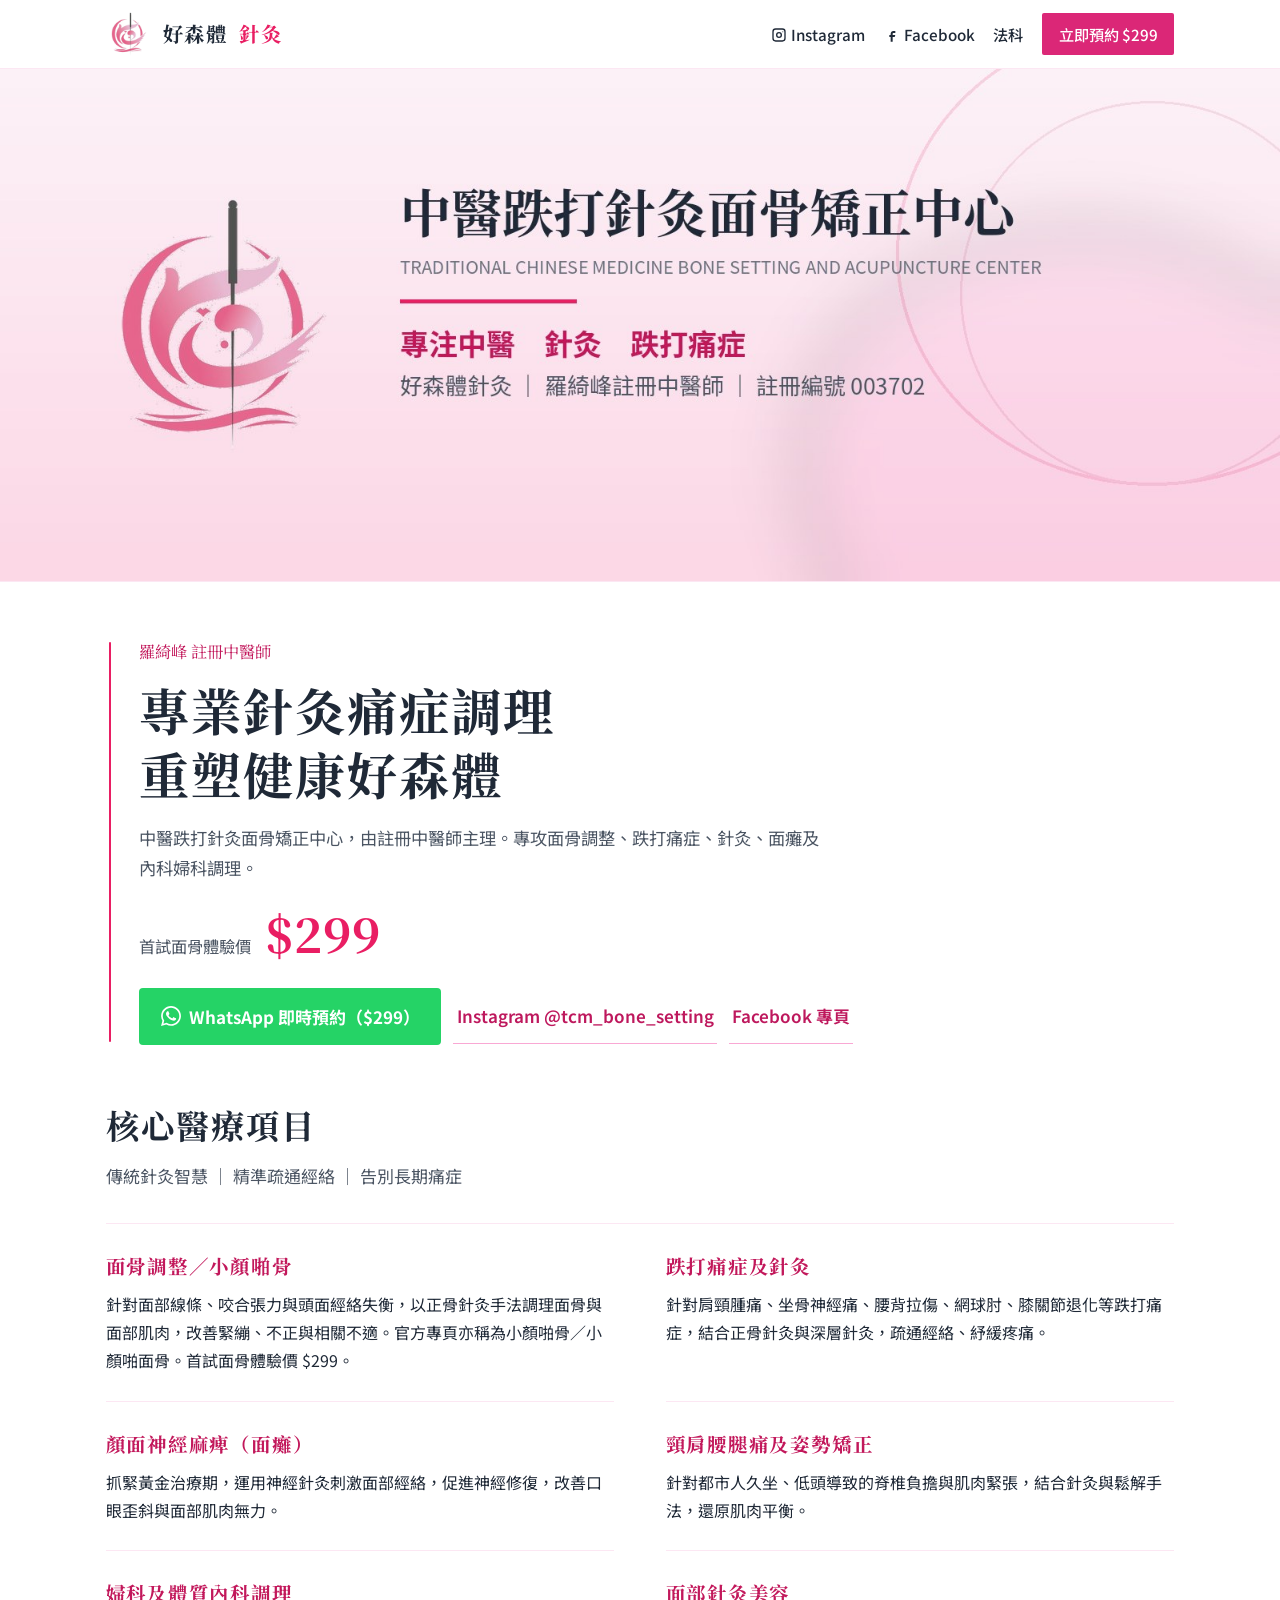
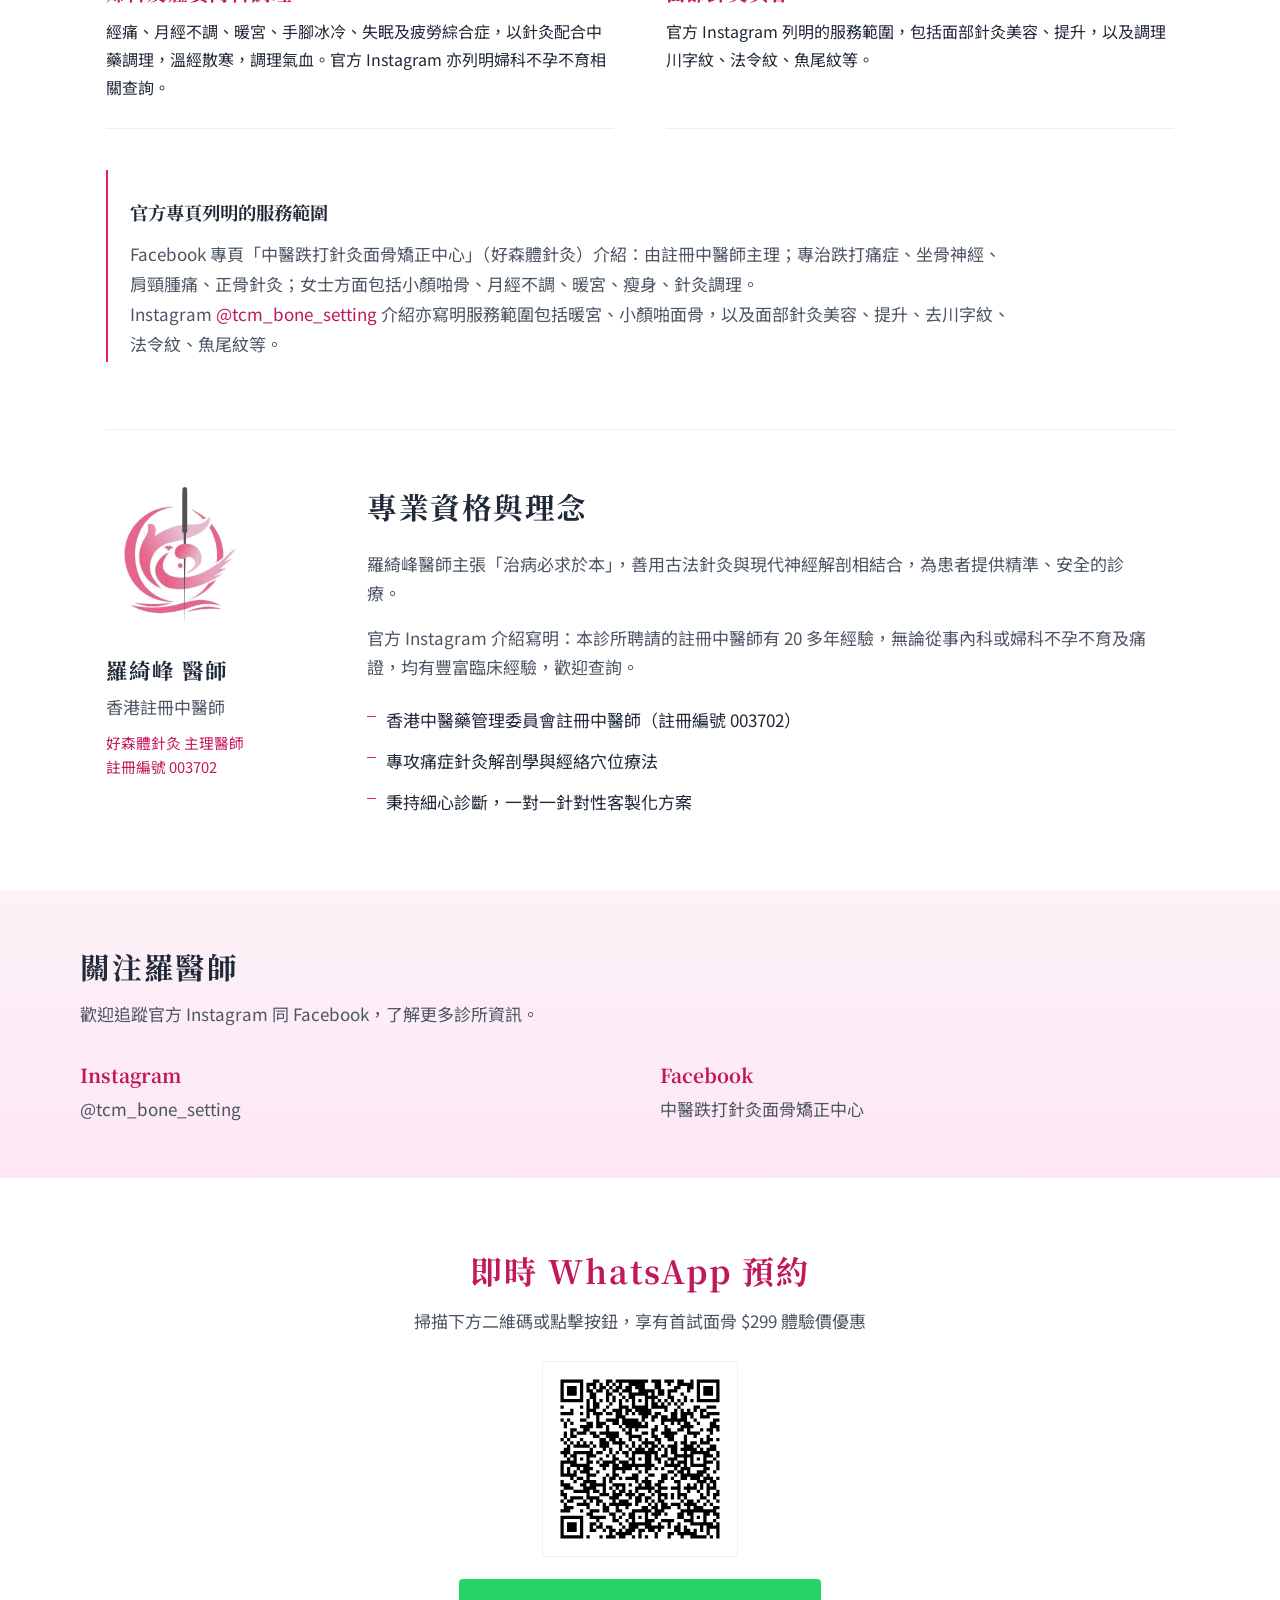
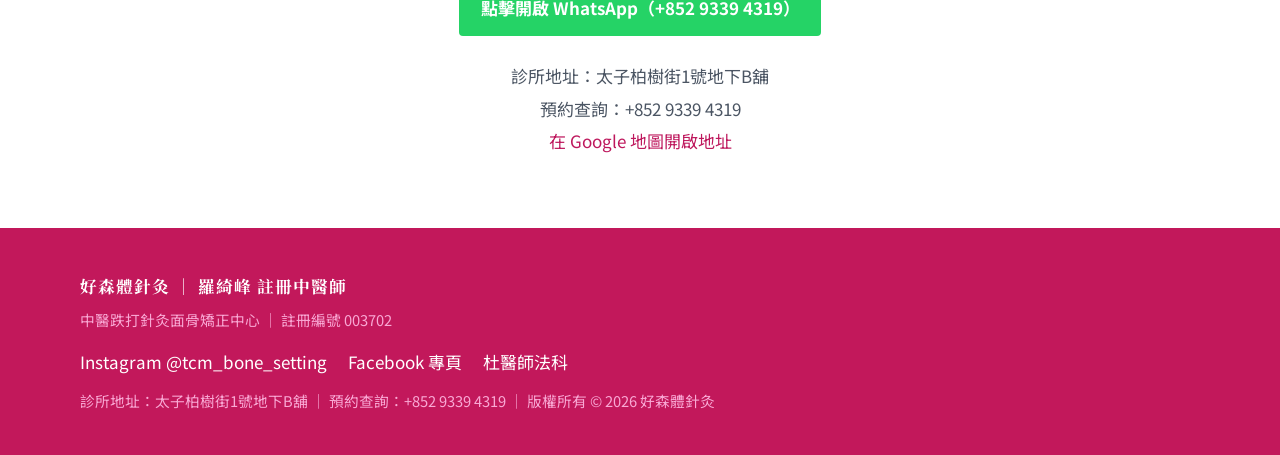
==== commit dc8b6866: "Remove the invalid Hong Kong University degree from the homepage. The live page listed a BCM (HKU) q" ====
--- a/index.html
+++ b/index.html
@@ -4,7 +4,7 @@
     <meta charset="UTF-8">
     <meta name="viewport" content="width=device-width, initial-scale=1.0">
     <title>好森體針灸 | 羅綺峰 註冊中醫師</title>
-    <meta name="description" content="好森體針灸（中醫跌打針灸面骨矯正中心）由羅綺峰註冊中醫師主理，香港大學中醫全科學士，註冊編號 003702。專治面骨調整、跌打痛症、針灸、面癱、頸肩腰腿痛、婦科及面部針灸美容。首試面骨 $299。WhatsApp 9339 4319。">
+    <meta name="description" content="好森體針灸（中醫跌打針灸面骨矯正中心）由羅綺峰註冊中醫師主理，註冊編號 003702。專治面骨調整、跌打痛症、針灸、面癱、頸肩腰腿痛、婦科及面部針灸美容。首試面骨 $299。WhatsApp 9339 4319。">
     <link rel="icon" href="[data-uri]" type="image/png">
     <link rel="apple-touch-icon" href="[data-uri]">
     <link rel="preconnect" href="https://fonts.googleapis.com">
@@ -40,7 +40,7 @@
     <section class="welcome">
         <div class="needle" aria-hidden="true"></div>
         <div>
-            <p class="physician">羅綺峰 註冊中醫師（香港大學中醫全科學士）</p>
+            <p class="physician">羅綺峰 註冊中醫師</p>
             <h1>專業針灸痛症調理<br>重塑健康好森體</h1>
             <p class="lede">中醫跌打針灸面骨矯正中心，由註冊中醫師主理。專攻面骨調整、跌打痛症、針灸、面癱及內科婦科調理。</p>
             <p class="price"><span>首試面骨體驗價</span><strong>$299</strong></p>
@@ -99,11 +99,10 @@
             </div>
             <div>
                 <h2>專業資格與理念</h2>
-                <p class="bio">羅綺峰醫師畢業於香港大學中醫學院，具備嚴謹的臨床醫學背景。主張「治病必求於本」，善用古法針灸與現代神經解剖相結合，為患者提供精準、安全的診療。</p>
+                <p class="bio">羅綺峰醫師主張「治病必求於本」，善用古法針灸與現代神經解剖相結合，為患者提供精準、安全的診療。</p>
                 <p class="bio">官方 Instagram 介紹寫明：本診所聘請的註冊中醫師有 20 多年經驗，無論從事內科或婦科不孕不育及痛證，均有豐富臨床經驗，歡迎查詢。</p>
                 <ul class="qual">
                     <li>香港中醫藥管理委員會註冊中醫師（註冊編號 003702）</li>
-                    <li>香港大學中醫全科學士（BCM, HKU）</li>
                     <li>專攻痛症針灸解剖學與經絡穴位療法</li>
                     <li>秉持細心診斷，一對一針對性客製化方案</li>
                 </ul>
